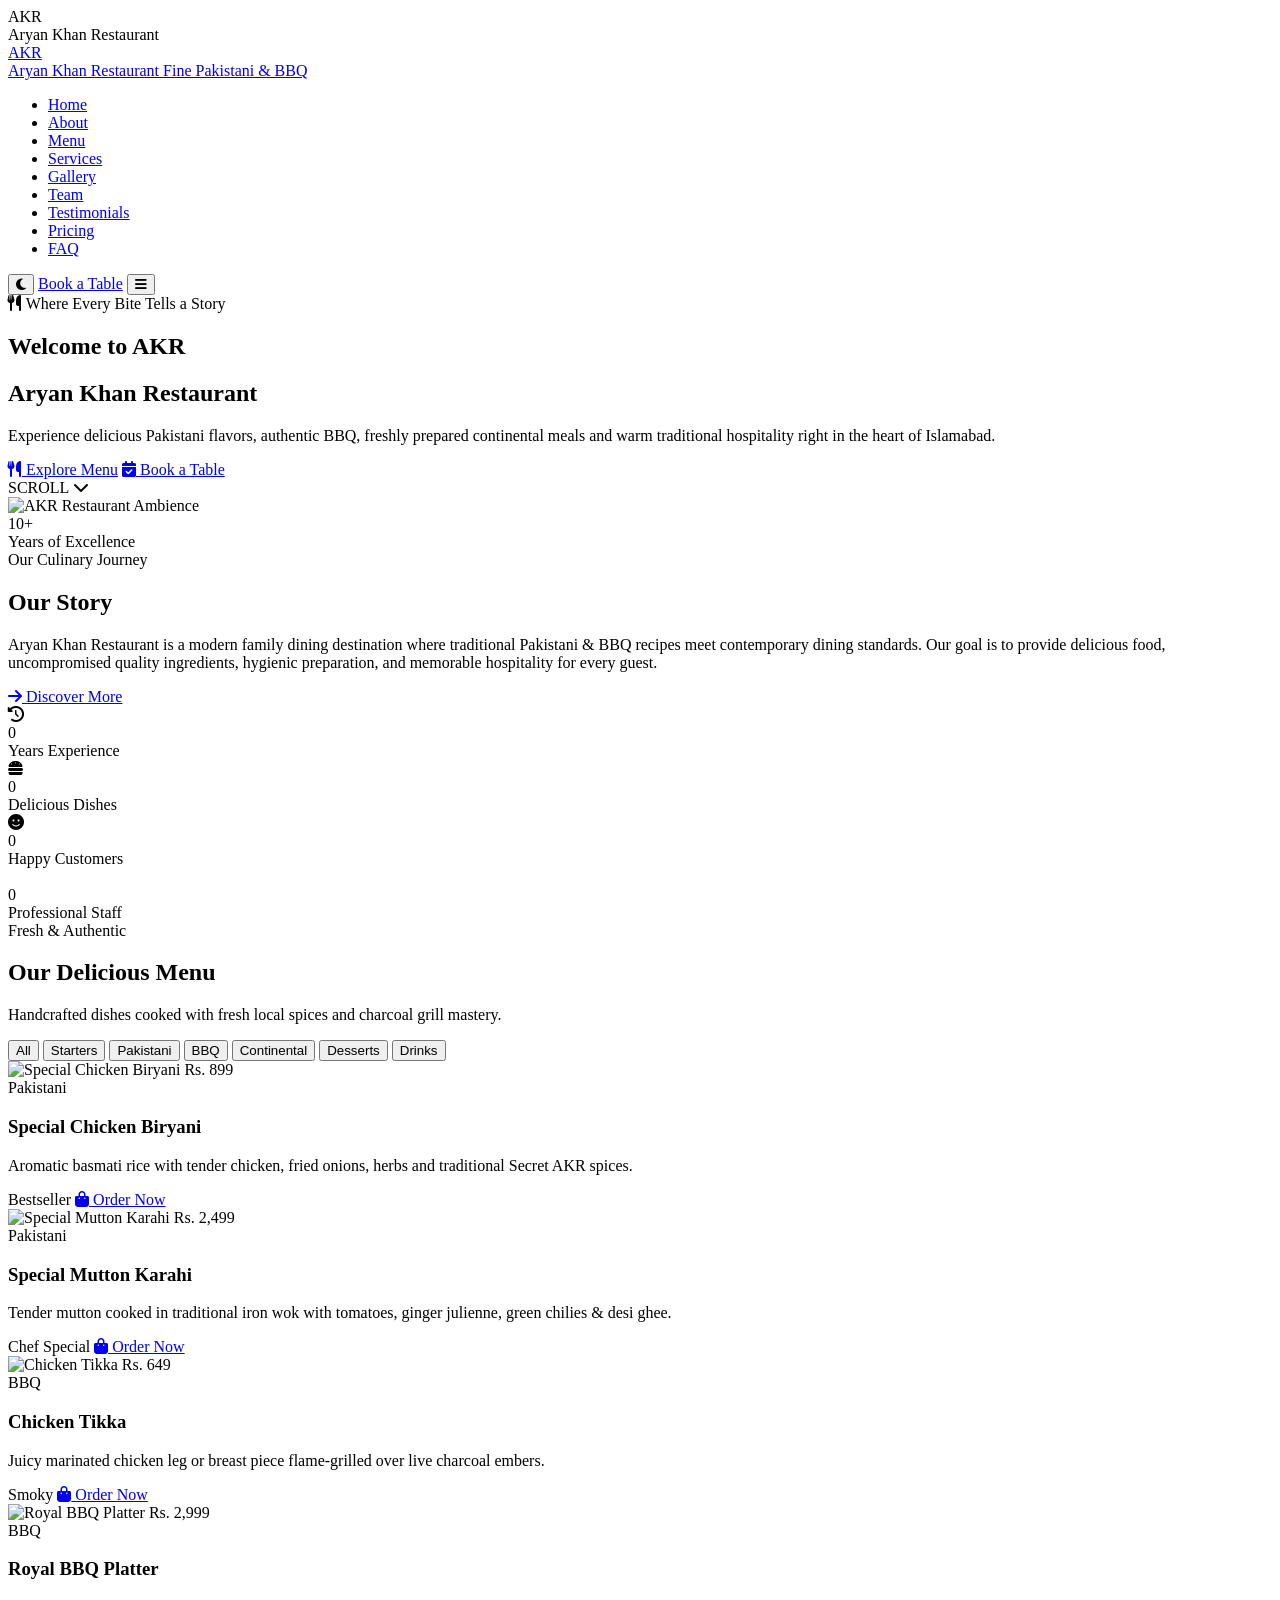
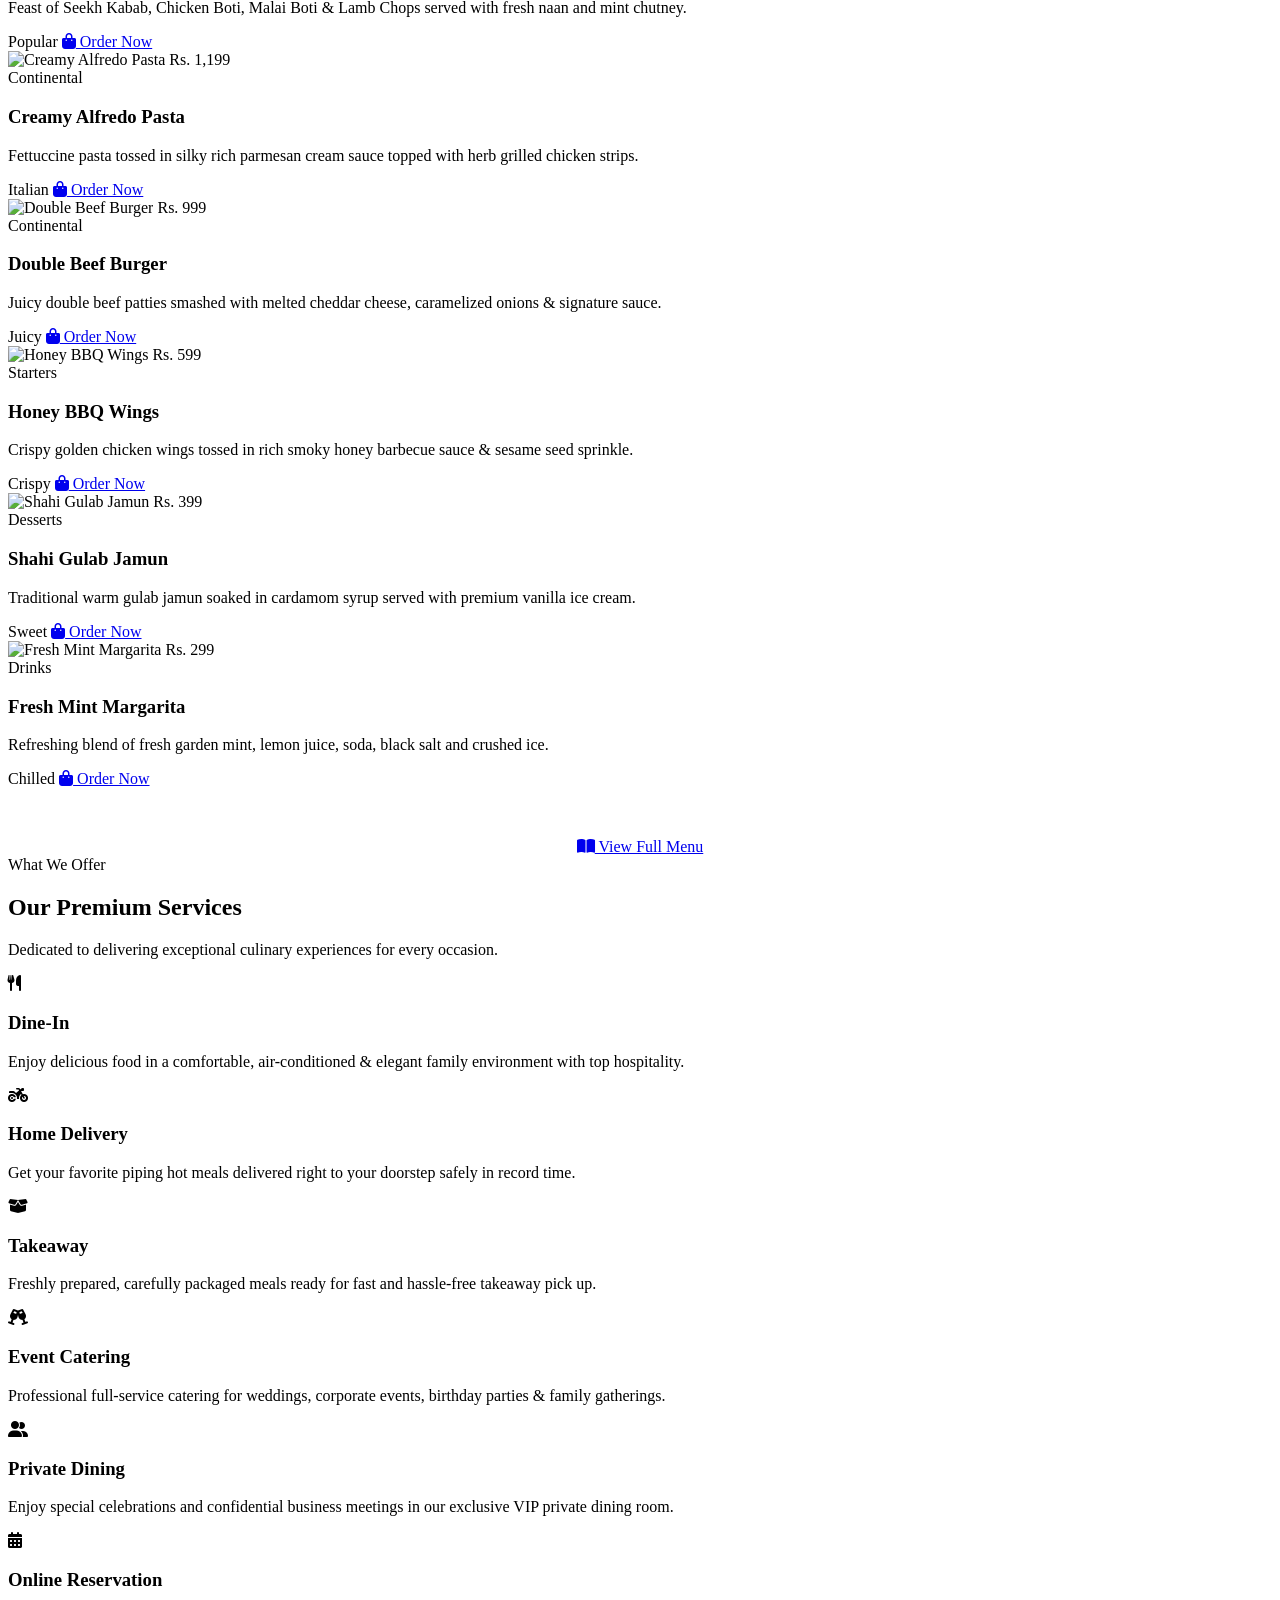
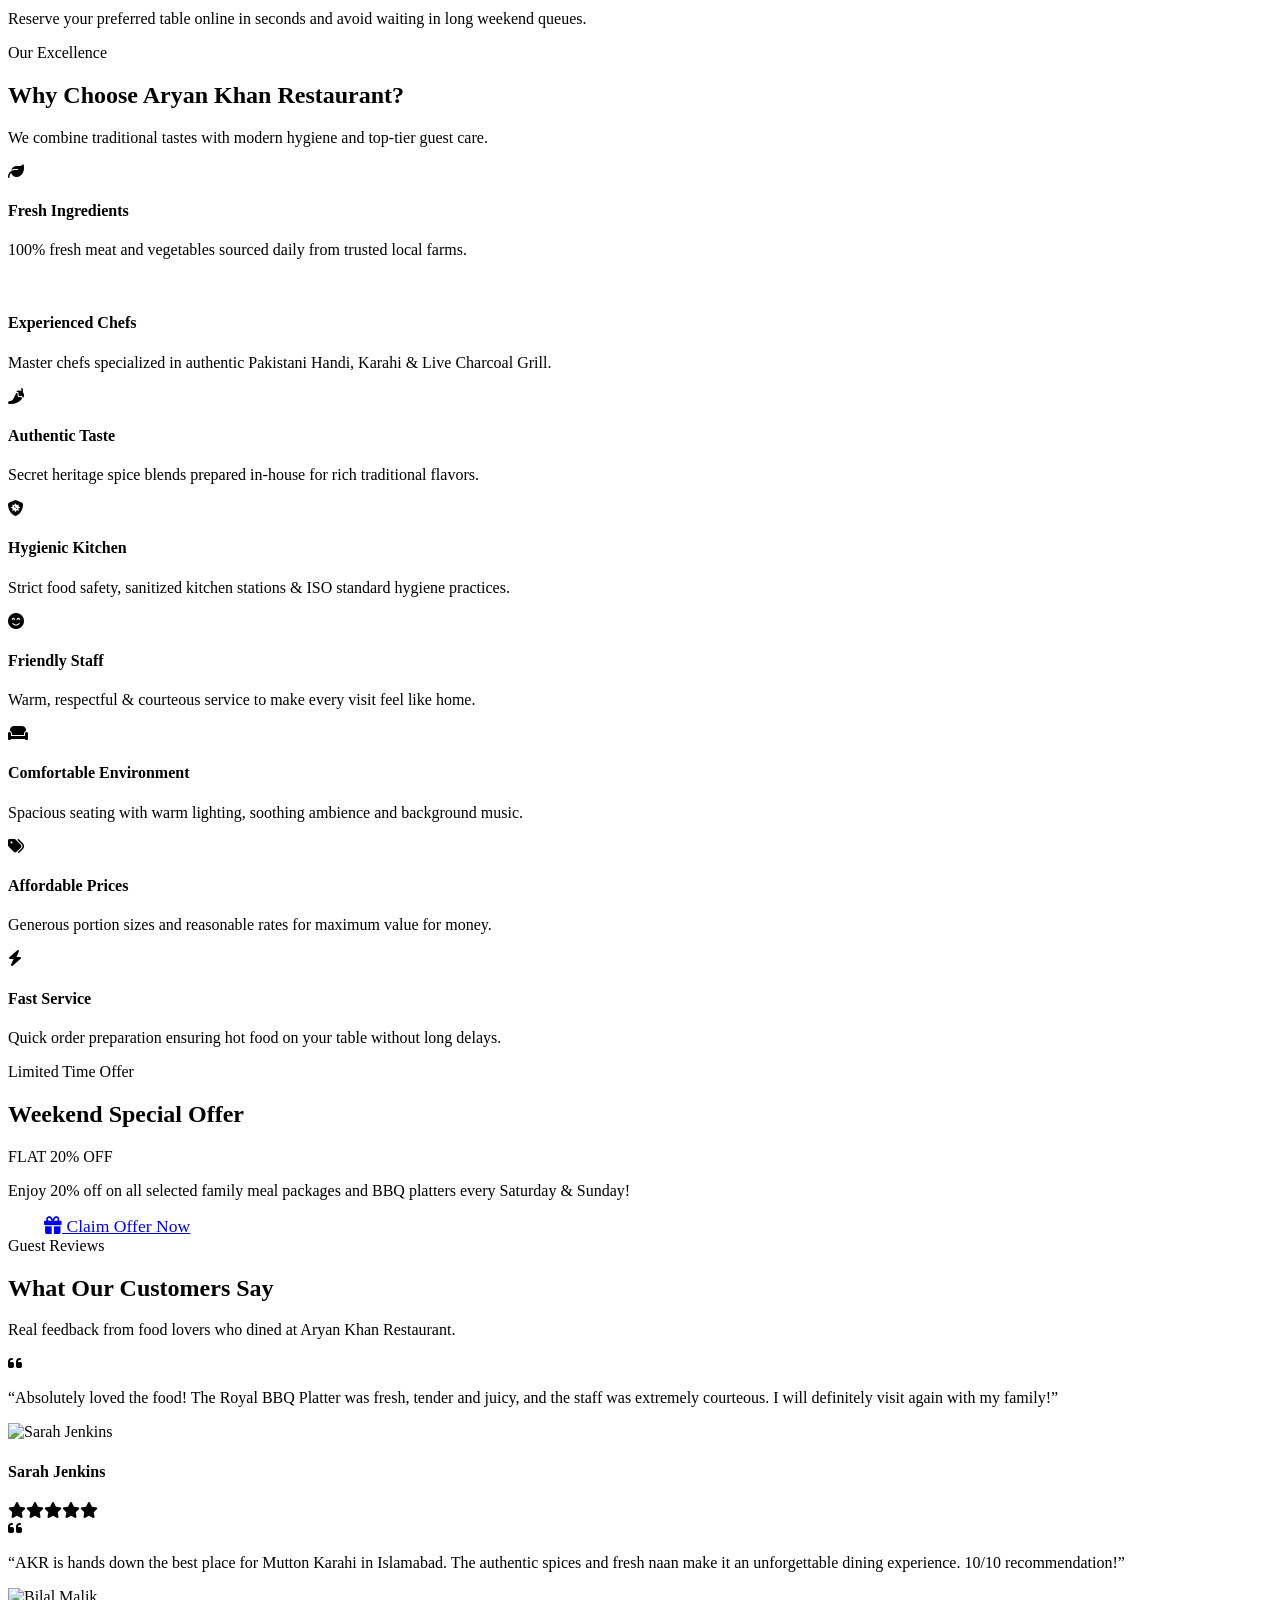
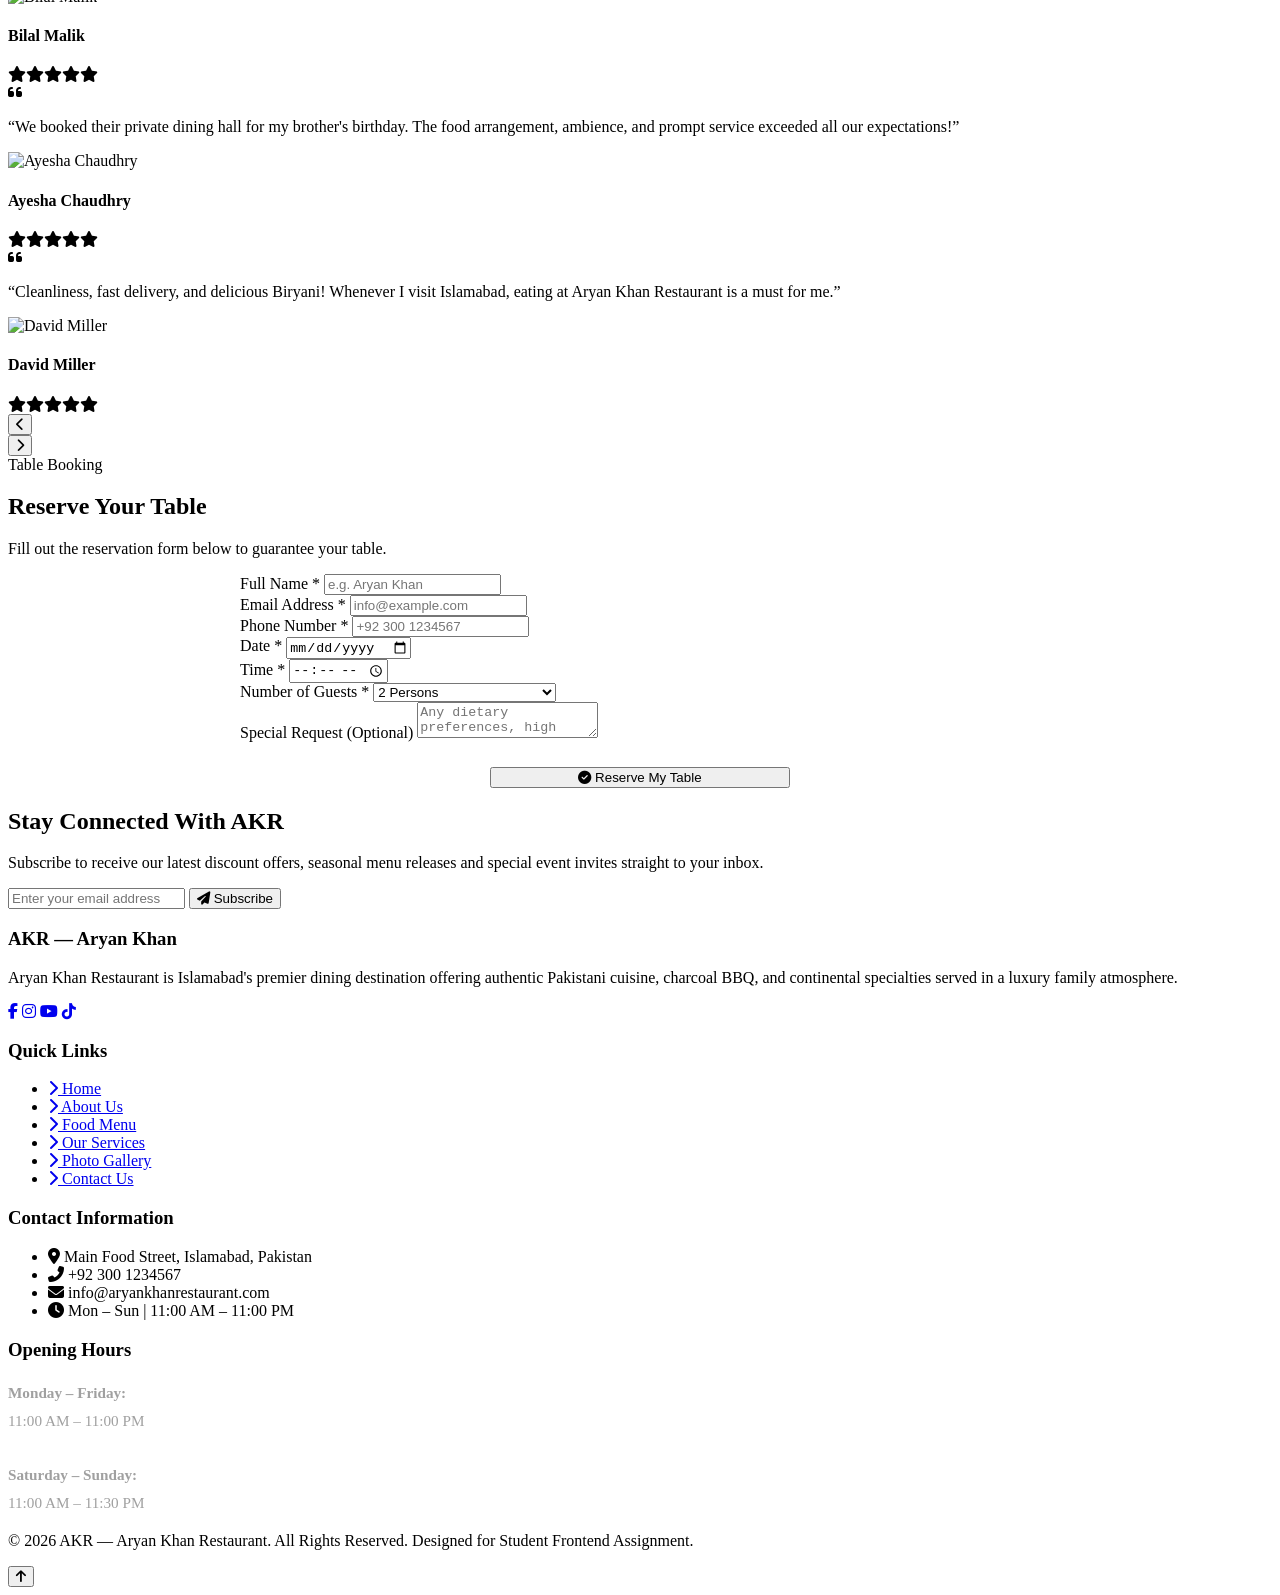
==== index.html @ afd2ba85 "Add files via upload" ====
<!DOCTYPE html>
<html lang="en">
<head>
    <meta charset="UTF-8">
    <meta name="viewport" content="width=device-width, initial-scale=1.0">
    <title>AKR — Aryan Khan Restaurant | Delicious Pakistani, BBQ & Fine Dining</title>
    <meta name="description" content="Visit AKR — Aryan Khan Restaurant for delicious Pakistani, BBQ and Continental cuisine, friendly service and an unforgettable dining experience in Islamabad, Pakistan.">
    <meta name="keywords" content="AKR, Aryan Khan Restaurant, Pakistani Cuisine, BBQ, Biryani, Mutton Karahi, Fine Dining Islamabad, Best Restaurant Islamabad">
    <meta name="author" content="Aryan Khan Restaurant">
    
    <!-- Favicon -->
    <link rel="icon" href="data:image/svg+xml,<svg xmlns=%22http://www.w3.org/2000/svg%22 viewBox=%220 0 100 100%22><text y=%22.9em%22 font-size=%2290%22>🍲</text></svg>">
    
    <!-- Google Fonts -->
    <link rel="preconnect" href="https://fonts.googleapis.com">
    <link rel="preconnect" href="https://fonts.gstatic.com" crossorigin>
    <link href="https://fonts.googleapis.com/css2?family=Playfair+Display:ital,wght@0,400..900;1,400..900&family=Poppins:wght@300;400;500;600;700;800&display=swap" rel="stylesheet">
    
    <!-- FontAwesome 6 Icons -->
    <link rel="stylesheet" href="https://cdnjs.cloudflare.com/ajax/libs/font-awesome/6.4.0/css/all.min.css">
    
    <!-- Custom CSS -->
    <link rel="stylesheet" href="style.css">
</head>
<body>

    <!-- 1. PAGE PRELOADER -->
    <div id="preloader">
        <div class="loader-brand">
            <div class="loader-logo">AKR</div>
            <div class="loader-name">Aryan Khan Restaurant</div>
            <div class="loader-spinner"></div>
        </div>
    </div>

    <!-- 2. STICKY HEADER / NAVBAR -->
    <header class="header">
        <div class="container">
            <nav class="navbar">
                <a href="index.html" class="nav-brand">
                    <div class="logo-badge">AKR</div>
                    <div class="brand-text-wrap">
                        <span class="brand-title">Aryan Khan Restaurant</span>
                        <span class="brand-subtitle">Fine Pakistani & BBQ</span>
                    </div>
                </a>

                <ul class="nav-menu" id="navMenu">
                    <li><a href="index.html" class="nav-link active">Home</a></li>
                    <li><a href="about.html" class="nav-link">About</a></li>
                    <li><a href="menu.html" class="nav-link">Menu</a></li>
                    <li><a href="services.html" class="nav-link">Services</a></li>
                    <li><a href="gallery.html" class="nav-link">Gallery</a></li>
                    <li><a href="team.html" class="nav-link">Team</a></li>
                    <li><a href="testimonials.html" class="nav-link">Testimonials</a></li>
                    <li><a href="pricing.html" class="nav-link">Pricing</a></li>
                    <li><a href="faq.html" class="nav-link">FAQ</a></li>
                    
                </ul>

                <div class="nav-actions">
                    <button class="theme-toggle-btn" id="themeToggleBtn" aria-label="Toggle Theme">
                        <i class="fas fa-moon"></i>
                    </button>
                    <a href="index.html#reservation" class="btn btn-primary">Book a Table</a>
                    <button class="hamburger-btn" id="hamburgerBtn" aria-label="Open Menu">
                        <i class="fas fa-bars"></i>
                    </button>
                </div>
            </nav>
        </div>
    </header>
    <div class="mobile-nav-overlay" id="mobileNavOverlay"></div>

    <!-- 3. HERO SECTION -->
    <section class="hero-section" style="background-image: url('https://images.unsplash.com/photo-1517248135467-4c7edcad34c4?auto=format&fit=crop&w=1920&q=80');">
        <div class="hero-overlay"></div>
        <div class="container hero-content animate-on-scroll">
            <div class="hero-tagline-badge">
                <i class="fas fa-utensils"></i> Where Every Bite Tells a Story
            </div>
            <h1 class="hero-title-main">Welcome to <span>AKR</span></h1>
            <h2 class="hero-subtitle-text">Aryan Khan Restaurant</h2>
            <p class="hero-description">Experience delicious Pakistani flavors, authentic BBQ, freshly prepared continental meals and warm traditional hospitality right in the heart of Islamabad.</p>
            <div class="hero-buttons">
                <a href="menu.html" class="btn btn-primary"><i class="fas fa-utensils"></i> Explore Menu</a>
                <a href="#reservation" class="btn btn-secondary"><i class="fas fa-calendar-check"></i> Book a Table</a>
            </div>
        </div>
        <div class="scroll-down-indicator">
            <span>SCROLL</span>
            <i class="fas fa-chevron-down"></i>
        </div>
    </section>

    <!-- 4. ABOUT SECTION -->
    <section class="section-padding" id="about">
        <div class="container">
            <div class="about-grid">
                <div class="about-image-wrap animate-on-scroll">
                    <img src="https://images.unsplash.com/photo-1555396273-367ea4eb4db5?auto=format&fit=crop&w=800&q=80" alt="AKR Restaurant Ambience">
                    <div class="about-experience-badge">
                        <div class="experience-number">10+</div>
                        <div class="experience-text">Years of Excellence</div>
                    </div>
                </div>
                <div class="about-content-wrap animate-on-scroll delay-1">
                    <div class="section-title-wrap">
                        <span class="subtitle">Our Culinary Journey</span>
                        <h2 class="section-title">Our Story</h2>
                    </div>
                    <p class="about-text-body">
                        Aryan Khan Restaurant is a modern family dining destination where traditional Pakistani & BBQ recipes meet contemporary dining standards. Our goal is to provide delicious food, uncompromised quality ingredients, hygienic preparation, and memorable hospitality for every guest.
                    </p>
                    <a href="about.html" class="btn btn-primary"><i class="fas fa-arrow-right"></i> Discover More</a>

                    <div class="stats-counter-grid">
                        <div class="stat-card">
                            <i class="fas fa-history stat-icon"></i>
                            <div class="stat-number" data-target="10" data-suffix="+">0</div>
                            <div class="stat-label">Years Experience</div>
                        </div>
                        <div class="stat-card">
                            <i class="fas fa-hamburger stat-icon"></i>
                            <div class="stat-number" data-target="50" data-suffix="+">0</div>
                            <div class="stat-label">Delicious Dishes</div>
                        </div>
                        <div class="stat-card">
                            <i class="fas fa-smile stat-icon"></i>
                            <div class="stat-number" data-target="25" data-suffix="K+">0</div>
                            <div class="stat-label">Happy Customers</div>
                        </div>
                        <div class="stat-card">
                            <i class="fas fa-user-chef stat-icon"></i>
                            <div class="stat-number" data-target="15" data-suffix="+">0</div>
                            <div class="stat-label">Professional Staff</div>
                        </div>
                    </div>
                </div>
            </div>
        </div>
    </section>

    <!-- 5. MENU / SPECIAL DISHES SECTION -->
    <section class="section-padding" style="background-color: var(--bg-secondary);" id="menu">
        <div class="container">
            <div class="section-title-wrap animate-on-scroll">
                <span class="subtitle">Fresh & Authentic</span>
                <h2 class="section-title">Our Delicious Menu</h2>
                <p class="section-description">Handcrafted dishes cooked with fresh local spices and charcoal grill mastery.</p>
            </div>

            <!-- Filter Buttons -->
            <div class="menu-filter-container animate-on-scroll">
                <button class="filter-btn active" data-filter="all">All</button>
                <button class="filter-btn" data-filter="starters">Starters</button>
                <button class="filter-btn" data-filter="pakistani">Pakistani</button>
                <button class="filter-btn" data-filter="bbq">BBQ</button>
                <button class="filter-btn" data-filter="continental">Continental</button>
                <button class="filter-btn" data-filter="desserts">Desserts</button>
                <button class="filter-btn" data-filter="drinks">Drinks</button>
            </div>

            <!-- Menu Cards Grid -->
            <div class="menu-cards-grid">
                <!-- 1. Special Biryani -->
                <div class="menu-card animate-on-scroll" data-category="pakistani">
                    <div class="menu-card-img-wrap">
                        <img src="https://images.unsplash.com/photo-1633945274405-b6c8069047b0?auto=format&fit=crop&w=800&q=80" alt="Special Chicken Biryani">
                        <span class="menu-card-price-tag">Rs. 899</span>
                    </div>
                    <div class="menu-card-body">
                        <span class="menu-card-category">Pakistani</span>
                        <h3 class="menu-card-title">Special Chicken Biryani</h3>
                        <p class="menu-card-desc">Aromatic basmati rice with tender chicken, fried onions, herbs and traditional Secret AKR spices.</p>
                        <div class="menu-card-footer">
                            <span class="badge">Bestseller</span>
                            <a href="#reservation" class="order-btn"><i class="fas fa-shopping-bag"></i> Order Now</a>
                        </div>
                    </div>
                </div>

                <!-- 2. Mutton Karahi -->
                <div class="menu-card animate-on-scroll delay-1" data-category="pakistani">
                    <div class="menu-card-img-wrap">
                        <img src="https://images.unsplash.com/photo-1546833999-b9f581a1996d?auto=format&fit=crop&w=800&q=80" alt="Special Mutton Karahi">
                        <span class="menu-card-price-tag">Rs. 2,499</span>
                    </div>
                    <div class="menu-card-body">
                        <span class="menu-card-category">Pakistani</span>
                        <h3 class="menu-card-title">Special Mutton Karahi</h3>
                        <p class="menu-card-desc">Tender mutton cooked in traditional iron wok with tomatoes, ginger julienne, green chilies & desi ghee.</p>
                        <div class="menu-card-footer">
                            <span class="badge">Chef Special</span>
                            <a href="#reservation" class="order-btn"><i class="fas fa-shopping-bag"></i> Order Now</a>
                        </div>
                    </div>
                </div>

                <!-- 3. Chicken Tikka -->
                <div class="menu-card animate-on-scroll delay-2" data-category="bbq">
                    <div class="menu-card-img-wrap">
                        <img src="https://images.unsplash.com/photo-1599487488170-d11ec9c172f0?auto=format&fit=crop&w=800&q=80" alt="Chicken Tikka">
                        <span class="menu-card-price-tag">Rs. 649</span>
                    </div>
                    <div class="menu-card-body">
                        <span class="menu-card-category">BBQ</span>
                        <h3 class="menu-card-title">Chicken Tikka</h3>
                        <p class="menu-card-desc">Juicy marinated chicken leg or breast piece flame-grilled over live charcoal embers.</p>
                        <div class="menu-card-footer">
                            <span class="badge">Smoky</span>
                            <a href="#reservation" class="order-btn"><i class="fas fa-shopping-bag"></i> Order Now</a>
                        </div>
                    </div>
                </div>

                <!-- 4. Royal BBQ Platter -->
                <div class="menu-card animate-on-scroll" data-category="bbq">
                    <div class="menu-card-img-wrap">
                        <img src="https://images.unsplash.com/photo-1555939594-58d7cb561ad1?auto=format&fit=crop&w=800&q=80" alt="Royal BBQ Platter">
                        <span class="menu-card-price-tag">Rs. 2,999</span>
                    </div>
                    <div class="menu-card-body">
                        <span class="menu-card-category">BBQ</span>
                        <h3 class="menu-card-title">Royal BBQ Platter</h3>
                        <p class="menu-card-desc">Feast of Seekh Kabab, Chicken Boti, Malai Boti & Lamb Chops served with fresh naan and mint chutney.</p>
                        <div class="menu-card-footer">
                            <span class="badge">Popular</span>
                            <a href="#reservation" class="order-btn"><i class="fas fa-shopping-bag"></i> Order Now</a>
                        </div>
                    </div>
                </div>

                <!-- 5. Creamy Alfredo Pasta -->
                <div class="menu-card animate-on-scroll delay-1" data-category="continental">
                    <div class="menu-card-img-wrap">
                        <img src="https://images.unsplash.com/photo-1645112411341-6c4fd023714a?auto=format&fit=crop&w=800&q=80" alt="Creamy Alfredo Pasta">
                        <span class="menu-card-price-tag">Rs. 1,199</span>
                    </div>
                    <div class="menu-card-body">
                        <span class="menu-card-category">Continental</span>
                        <h3 class="menu-card-title">Creamy Alfredo Pasta</h3>
                        <p class="menu-card-desc">Fettuccine pasta tossed in silky rich parmesan cream sauce topped with herb grilled chicken strips.</p>
                        <div class="menu-card-footer">
                            <span class="badge">Italian</span>
                            <a href="#reservation" class="order-btn"><i class="fas fa-shopping-bag"></i> Order Now</a>
                        </div>
                    </div>
                </div>

                <!-- 6. Double Beef Burger -->
                <div class="menu-card animate-on-scroll delay-2" data-category="continental">
                    <div class="menu-card-img-wrap">
                        <img src="https://images.unsplash.com/photo-1568901346375-23c9450c58cd?auto=format&fit=crop&w=800&q=80" alt="Double Beef Burger">
                        <span class="menu-card-price-tag">Rs. 999</span>
                    </div>
                    <div class="menu-card-body">
                        <span class="menu-card-category">Continental</span>
                        <h3 class="menu-card-title">Double Beef Burger</h3>
                        <p class="menu-card-desc">Juicy double beef patties smashed with melted cheddar cheese, caramelized onions & signature sauce.</p>
                        <div class="menu-card-footer">
                            <span class="badge">Juicy</span>
                            <a href="#reservation" class="order-btn"><i class="fas fa-shopping-bag"></i> Order Now</a>
                        </div>
                    </div>
                </div>

                <!-- 7. Honey BBQ Wings -->
                <div class="menu-card animate-on-scroll" data-category="starters">
                    <div class="menu-card-img-wrap">
                        <img src="https://images.unsplash.com/photo-1567620832903-9fc6debc209f?auto=format&fit=crop&w=800&q=80" alt="Honey BBQ Wings">
                        <span class="menu-card-price-tag">Rs. 599</span>
                    </div>
                    <div class="menu-card-body">
                        <span class="menu-card-category">Starters</span>
                        <h3 class="menu-card-title">Honey BBQ Wings</h3>
                        <p class="menu-card-desc">Crispy golden chicken wings tossed in rich smoky honey barbecue sauce & sesame seed sprinkle.</p>
                        <div class="menu-card-footer">
                            <span class="badge">Crispy</span>
                            <a href="#reservation" class="order-btn"><i class="fas fa-shopping-bag"></i> Order Now</a>
                        </div>
                    </div>
                </div>

                <!-- 8. Shahi Gulab Jamun -->
                <div class="menu-card animate-on-scroll delay-1" data-category="desserts">
                    <div class="menu-card-img-wrap">
                        <img src="https://images.unsplash.com/photo-1601050690597-df0568f70950?auto=format&fit=crop&w=800&q=80" alt="Shahi Gulab Jamun">
                        <span class="menu-card-price-tag">Rs. 399</span>
                    </div>
                    <div class="menu-card-body">
                        <span class="menu-card-category">Desserts</span>
                        <h3 class="menu-card-title">Shahi Gulab Jamun</h3>
                        <p class="menu-card-desc">Traditional warm gulab jamun soaked in cardamom syrup served with premium vanilla ice cream.</p>
                        <div class="menu-card-footer">
                            <span class="badge">Sweet</span>
                            <a href="#reservation" class="order-btn"><i class="fas fa-shopping-bag"></i> Order Now</a>
                        </div>
                    </div>
                </div>

                <!-- 9. Fresh Mint Margarita -->
                <div class="menu-card animate-on-scroll delay-2" data-category="drinks">
                    <div class="menu-card-img-wrap">
                        <img src="https://images.unsplash.com/photo-1513558161293-cdaf765ed2fd?auto=format&fit=crop&w=800&q=80" alt="Fresh Mint Margarita">
                        <span class="menu-card-price-tag">Rs. 299</span>
                    </div>
                    <div class="menu-card-body">
                        <span class="menu-card-category">Drinks</span>
                        <h3 class="menu-card-title">Fresh Mint Margarita</h3>
                        <p class="menu-card-desc">Refreshing blend of fresh garden mint, lemon juice, soda, black salt and crushed ice.</p>
                        <div class="menu-card-footer">
                            <span class="badge">Chilled</span>
                            <a href="#reservation" class="order-btn"><i class="fas fa-shopping-bag"></i> Order Now</a>
                        </div>
                    </div>
                </div>
            </div>

            <div style="text-align: center; margin-top: 50px;">
                <a href="menu.html" class="btn btn-primary"><i class="fas fa-book-open"></i> View Full Menu</a>
            </div>
        </div>
    </section>

    <!-- 6. SERVICES SECTION -->
    <section class="section-padding" id="services">
        <div class="container">
            <div class="section-title-wrap animate-on-scroll">
                <span class="subtitle">What We Offer</span>
                <h2 class="section-title">Our Premium Services</h2>
                <p class="section-description">Dedicated to delivering exceptional culinary experiences for every occasion.</p>
            </div>

            <div class="services-grid">
                <!-- Service 1 -->
                <div class="service-card animate-on-scroll">
                    <div class="service-icon-box">
                        <i class="fas fa-utensils"></i>
                    </div>
                    <h3 class="service-title">Dine-In</h3>
                    <p class="service-desc">Enjoy delicious food in a comfortable, air-conditioned & elegant family environment with top hospitality.</p>
                </div>

                <!-- Service 2 -->
                <div class="service-card animate-on-scroll delay-1">
                    <div class="service-icon-box">
                        <i class="fas fa-motorcycle"></i>
                    </div>
                    <h3 class="service-title">Home Delivery</h3>
                    <p class="service-desc">Get your favorite piping hot meals delivered right to your doorstep safely in record time.</p>
                </div>

                <!-- Service 3 -->
                <div class="service-card animate-on-scroll delay-2">
                    <div class="service-icon-box">
                        <i class="fas fa-box-open"></i>
                    </div>
                    <h3 class="service-title">Takeaway</h3>
                    <p class="service-desc">Freshly prepared, carefully packaged meals ready for fast and hassle-free takeaway pick up.</p>
                </div>

                <!-- Service 4 -->
                <div class="service-card animate-on-scroll">
                    <div class="service-icon-box">
                        <i class="fas fa-glass-cheers"></i>
                    </div>
                    <h3 class="service-title">Event Catering</h3>
                    <p class="service-desc">Professional full-service catering for weddings, corporate events, birthday parties & family gatherings.</p>
                </div>

                <!-- Service 5 -->
                <div class="service-card animate-on-scroll delay-1">
                    <div class="service-icon-box">
                        <i class="fas fa-user-friends"></i>
                    </div>
                    <h3 class="service-title">Private Dining</h3>
                    <p class="service-desc">Enjoy special celebrations and confidential business meetings in our exclusive VIP private dining room.</p>
                </div>

                <!-- Service 6 -->
                <div class="service-card animate-on-scroll delay-2">
                    <div class="service-icon-box">
                        <i class="fas fa-calendar-alt"></i>
                    </div>
                    <h3 class="service-title">Online Reservation</h3>
                    <p class="service-desc">Reserve your preferred table online in seconds and avoid waiting in long weekend queues.</p>
                </div>
            </div>
        </div>
    </section>

    <!-- 7. WHY CHOOSE AKR SECTION -->
    <section class="section-padding" style="background-color: var(--bg-secondary);">
        <div class="container">
            <div class="section-title-wrap animate-on-scroll">
                <span class="subtitle">Our Excellence</span>
                <h2 class="section-title">Why Choose Aryan Khan Restaurant?</h2>
                <p class="section-description">We combine traditional tastes with modern hygiene and top-tier guest care.</p>
            </div>

            <div class="why-choose-grid">
                <div class="feature-box animate-on-scroll">
                    <i class="fas fa-leaf feature-icon"></i>
                    <div>
                        <h4 class="feature-title">Fresh Ingredients</h4>
                        <p class="feature-desc">100% fresh meat and vegetables sourced daily from trusted local farms.</p>
                    </div>
                </div>

                <div class="feature-box animate-on-scroll delay-1">
                    <i class="fas fa-user-chef feature-icon"></i>
                    <div>
                        <h4 class="feature-title">Experienced Chefs</h4>
                        <p class="feature-desc">Master chefs specialized in authentic Pakistani Handi, Karahi & Live Charcoal Grill.</p>
                    </div>
                </div>

                <div class="feature-box animate-on-scroll delay-2">
                    <i class="fas fa-pepper-hot feature-icon"></i>
                    <div>
                        <h4 class="feature-title">Authentic Taste</h4>
                        <p class="feature-desc">Secret heritage spice blends prepared in-house for rich traditional flavors.</p>
                    </div>
                </div>

                <div class="feature-box animate-on-scroll delay-3">
                    <i class="fas fa-shield-virus feature-icon"></i>
                    <div>
                        <h4 class="feature-title">Hygienic Kitchen</h4>
                        <p class="feature-desc">Strict food safety, sanitized kitchen stations & ISO standard hygiene practices.</p>
                    </div>
                </div>

                <div class="feature-box animate-on-scroll">
                    <i class="fas fa-smile-beam feature-icon"></i>
                    <div>
                        <h4 class="feature-title">Friendly Staff</h4>
                        <p class="feature-desc">Warm, respectful & courteous service to make every visit feel like home.</p>
                    </div>
                </div>

                <div class="feature-box animate-on-scroll delay-1">
                    <i class="fas fa-couch feature-icon"></i>
                    <div>
                        <h4 class="feature-title">Comfortable Environment</h4>
                        <p class="feature-desc">Spacious seating with warm lighting, soothing ambience and background music.</p>
                    </div>
                </div>

                <div class="feature-box animate-on-scroll delay-2">
                    <i class="fas fa-tags feature-icon"></i>
                    <div>
                        <h4 class="feature-title">Affordable Prices</h4>
                        <p class="feature-desc">Generous portion sizes and reasonable rates for maximum value for money.</p>
                    </div>
                </div>

                <div class="feature-box animate-on-scroll delay-3">
                    <i class="fas fa-bolt feature-icon"></i>
                    <div>
                        <h4 class="feature-title">Fast Service</h4>
                        <p class="feature-desc">Quick order preparation ensuring hot food on your table without long delays.</p>
                    </div>
                </div>
            </div>
        </div>
    </section>

    <!-- 8. SPECIAL OFFER BANNER -->
    <div class="container">
        <div class="special-offer-banner animate-on-scroll" style="background-image: url('https://images.unsplash.com/photo-1555939594-58d7cb561ad1?auto=format&fit=crop&w=1600&q=80');">
            <div class="hero-overlay"></div>
            <div class="offer-content-grid">
                <div>
                    <span class="badge">Limited Time Offer</span>
                    <h2 class="offer-title">Weekend Special Offer</h2>
                    <div class="offer-badge-large">FLAT 20% OFF</div>
                    <p class="offer-desc">Enjoy 20% off on all selected family meal packages and BBQ platters every Saturday & Sunday!</p>
                </div>
                <div>
                    <a href="#reservation" class="btn btn-primary" style="padding: 18px 36px; font-size: 1.1rem;"><i class="fas fa-gift"></i> Claim Offer Now</a>
                </div>
            </div>
        </div>
    </div>

    <!-- 9. TESTIMONIALS SLIDER -->
    <section class="section-padding" id="testimonials">
        <div class="container">
            <div class="section-title-wrap animate-on-scroll">
                <span class="subtitle">Guest Reviews</span>
                <h2 class="section-title">What Our Customers Say</h2>
                <p class="section-description">Real feedback from food lovers who dined at Aryan Khan Restaurant.</p>
            </div>

            <div class="testimonials-slider-wrap animate-on-scroll">
                <div class="testimonials-track" id="testimonialsTrack">
                    <!-- Slide 1 -->
                    <div class="testimonial-slide">
                        <div class="testimonial-card">
                            <i class="fas fa-quote-left quote-icon"></i>
                            <p class="testimonial-text">“Absolutely loved the food! The Royal BBQ Platter was fresh, tender and juicy, and the staff was extremely courteous. I will definitely visit again with my family!”</p>
                            <div class="testimonial-author-wrap">
                                <img src="https://images.unsplash.com/photo-1494790108377-be9c29b29330?auto=format&fit=crop&w=150&q=80" alt="Sarah Jenkins" class="testimonial-avatar">
                                <div class="testimonial-author-info">
                                    <h4 class="testimonial-author-name">Sarah Jenkins</h4>
                                    <div class="testimonial-stars">
                                        <i class="fas fa-star"></i><i class="fas fa-star"></i><i class="fas fa-star"></i><i class="fas fa-star"></i><i class="fas fa-star"></i>
                                    </div>
                                </div>
                            </div>
                        </div>
                    </div>

                    <!-- Slide 2 -->
                    <div class="testimonial-slide">
                        <div class="testimonial-card">
                            <i class="fas fa-quote-left quote-icon"></i>
                            <p class="testimonial-text">“AKR is hands down the best place for Mutton Karahi in Islamabad. The authentic spices and fresh naan make it an unforgettable dining experience. 10/10 recommendation!”</p>
                            <div class="testimonial-author-wrap">
                                <img src="https://images.unsplash.com/photo-1507003211169-0a1dd7228f2d?auto=format&fit=crop&w=150&q=80" alt="Bilal Malik" class="testimonial-avatar">
                                <div class="testimonial-author-info">
                                    <h4 class="testimonial-author-name">Bilal Malik</h4>
                                    <div class="testimonial-stars">
                                        <i class="fas fa-star"></i><i class="fas fa-star"></i><i class="fas fa-star"></i><i class="fas fa-star"></i><i class="fas fa-star"></i>
                                    </div>
                                </div>
                            </div>
                        </div>
                    </div>

                    <!-- Slide 3 -->
                    <div class="testimonial-slide">
                        <div class="testimonial-card">
                            <i class="fas fa-quote-left quote-icon"></i>
                            <p class="testimonial-text">“We booked their private dining hall for my brother's birthday. The food arrangement, ambience, and prompt service exceeded all our expectations!”</p>
                            <div class="testimonial-author-wrap">
                                <img src="https://images.unsplash.com/photo-1534528741775-53994a69daeb?auto=format&fit=crop&w=150&q=80" alt="Ayesha Chaudhry" class="testimonial-avatar">
                                <div class="testimonial-author-info">
                                    <h4 class="testimonial-author-name">Ayesha Chaudhry</h4>
                                    <div class="testimonial-stars">
                                        <i class="fas fa-star"></i><i class="fas fa-star"></i><i class="fas fa-star"></i><i class="fas fa-star"></i><i class="fas fa-star"></i>
                                    </div>
                                </div>
                            </div>
                        </div>
                    </div>

                    <!-- Slide 4 -->
                    <div class="testimonial-slide">
                        <div class="testimonial-card">
                            <i class="fas fa-quote-left quote-icon"></i>
                            <p class="testimonial-text">“Cleanliness, fast delivery, and delicious Biryani! Whenever I visit Islamabad, eating at Aryan Khan Restaurant is a must for me.”</p>
                            <div class="testimonial-author-wrap">
                                <img src="https://images.unsplash.com/photo-1500648767791-00dcc994a43e?auto=format&fit=crop&w=150&q=80" alt="David Miller" class="testimonial-avatar">
                                <div class="testimonial-author-info">
                                    <h4 class="testimonial-author-name">David Miller</h4>
                                    <div class="testimonial-stars">
                                        <i class="fas fa-star"></i><i class="fas fa-star"></i><i class="fas fa-star"></i><i class="fas fa-star"></i><i class="fas fa-star"></i>
                                    </div>
                                </div>
                            </div>
                        </div>
                    </div>
                </div>

                <div class="slider-controls">
                    <button class="slider-btn" id="sliderPrev" aria-label="Previous Slide"><i class="fas fa-chevron-left"></i></button>
                    <div class="slider-dots" id="sliderDots"></div>
                    <button class="slider-btn" id="sliderNext" aria-label="Next Slide"><i class="fas fa-chevron-right"></i></button>
                </div>
            </div>
        </div>
    </section>

    <!-- 10. RESERVATION SECTION -->
    <section class="section-padding" style="background-color: var(--bg-secondary);" id="reservation">
        <div class="container">
            <div class="section-title-wrap animate-on-scroll">
                <span class="subtitle">Table Booking</span>
                <h2 class="section-title">Reserve Your Table</h2>
                <p class="section-description">Fill out the reservation form below to guarantee your table.</p>
            </div>

            <div class="reservation-box animate-on-scroll" style="max-width: 800px; margin: 0 auto;">
                <form id="reservationForm">
                    <div class="form-grid">
                        <div class="form-group">
                            <label class="form-label">Full Name *</label>
                            <input type="text" name="name" class="form-control" placeholder="e.g. Aryan Khan" required>
                        </div>
                        <div class="form-group">
                            <label class="form-label">Email Address *</label>
                            <input type="email" name="email" class="form-control" placeholder="info@example.com" required>
                        </div>
                        <div class="form-group">
                            <label class="form-label">Phone Number *</label>
                            <input type="tel" name="phone" class="form-control" placeholder="+92 300 1234567" required>
                        </div>
                        <div class="form-group">
                            <label class="form-label">Date *</label>
                            <input type="date" name="date" class="form-control" required>
                        </div>
                        <div class="form-group">
                            <label class="form-label">Time *</label>
                            <input type="time" name="time" class="form-control" required>
                        </div>
                        <div class="form-group">
                            <label class="form-label">Number of Guests *</label>
                            <select name="guests" class="form-control" required>
                                <option value="1">1 Person</option>
                                <option value="2" selected>2 Persons</option>
                                <option value="4">4 Persons</option>
                                <option value="6">6 Persons</option>
                                <option value="8+">8+ Persons (Family/Group)</option>
                            </select>
                        </div>
                        <div class="form-group full-width">
                            <label class="form-label">Special Request (Optional)</label>
                            <textarea name="request" class="form-control" placeholder="Any dietary preferences, high chair needed, or anniversary seating?"></textarea>
                        </div>
                    </div>
                    <div style="margin-top: 25px; text-align: center;">
                        <button type="submit" class="btn btn-primary" style="width: 100%; max-width: 300px;"><i class="fas fa-check-circle"></i> Reserve My Table</button>
                    </div>
                    <div id="reservationFeedback" class="form-feedback"></div>
                </form>
            </div>
        </div>
    </section>

    <!-- 11. NEWSLETTER SECTION -->
    <div class="container">
        <section class="newsletter-section animate-on-scroll">
            <h2 class="newsletter-title">Stay Connected With AKR</h2>
            <p class="newsletter-desc">Subscribe to receive our latest discount offers, seasonal menu releases and special event invites straight to your inbox.</p>
            <form class="newsletter-form">
                <input type="email" class="newsletter-input" placeholder="Enter your email address" required>
                <button type="submit" class="btn btn-primary"><i class="fas fa-paper-plane"></i> Subscribe</button>
            </form>
        </section>
    </div>

    <!-- 12. FOOTER -->
    <footer class="footer">
        <div class="container">
            <div class="footer-grid">
                <!-- Col 1 -->
                <div>
                    <h3 class="footer-col-title">AKR — Aryan Khan</h3>
                    <p class="footer-about-text">
                        Aryan Khan Restaurant is Islamabad's premier dining destination offering authentic Pakistani cuisine, charcoal BBQ, and continental specialties served in a luxury family atmosphere.
                    </p>
                    <div class="footer-social-links">
                        <a href="#" class="footer-social-btn" aria-label="Facebook"><i class="fab fa-facebook-f"></i></a>
                        <a href="#" class="footer-social-btn" aria-label="Instagram"><i class="fab fa-instagram"></i></a>
                        <a href="#" class="footer-social-btn" aria-label="YouTube"><i class="fab fa-youtube"></i></a>
                        <a href="#" class="footer-social-btn" aria-label="TikTok"><i class="fab fa-tiktok"></i></a>
                    </div>
                </div>

                <!-- Col 2 -->
                <div>
                    <h3 class="footer-col-title">Quick Links</h3>
                    <ul class="footer-links-list">
                        <li><a href="index.html"><i class="fas fa-chevron-right"></i> Home</a></li>
                        <li><a href="about.html"><i class="fas fa-chevron-right"></i> About Us</a></li>
                        <li><a href="menu.html"><i class="fas fa-chevron-right"></i> Food Menu</a></li>
                        <li><a href="services.html"><i class="fas fa-chevron-right"></i> Our Services</a></li>
                        <li><a href="gallery.html"><i class="fas fa-chevron-right"></i> Photo Gallery</a></li>
                        <li><a href="contact.html"><i class="fas fa-chevron-right"></i> Contact Us</a></li>
                    </ul>
                </div>

                <!-- Col 3 -->
                <div>
                    <h3 class="footer-col-title">Contact Information</h3>
                    <ul class="footer-contact-info">
                        <li><i class="fas fa-map-marker-alt"></i> Main Food Street, Islamabad, Pakistan</li>
                        <li><i class="fas fa-phone-alt"></i> +92 300 1234567</li>
                        <li><i class="fas fa-envelope"></i> info@aryankhanrestaurant.com</li>
                        <li><i class="fas fa-clock"></i> Mon – Sun | 11:00 AM – 11:00 PM</li>
                    </ul>
                </div>

                <!-- Col 4 -->
                <div>
                    <h3 class="footer-col-title">Opening Hours</h3>
                    <p style="color: #A0A0A0; font-size: 0.95rem; line-height: 1.8;">
                        <strong style="color: var(--gold-primary);">Monday – Friday:</strong><br>
                        11:00 AM – 11:00 PM<br><br>
                        <strong style="color: var(--gold-primary);">Saturday – Sunday:</strong><br>
                        11:00 AM – 11:30 PM
                    </p>
                </div>
            </div>

            <div class="footer-bottom-bar">
                <p>&copy; 2026 AKR — Aryan Khan Restaurant. All Rights Reserved. Designed for Student Frontend Assignment.</p>
            </div>
        </div>
    </footer>

    <!-- 13. FLOATING BACK TO TOP BUTTON -->
    <button class="back-to-top-btn" id="backToTopBtn" aria-label="Back to top">
        <i class="fas fa-arrow-up"></i>
    </button>

    <!-- Custom JavaScript -->
    <script src="js/script.js"></script>
</body>
</html>
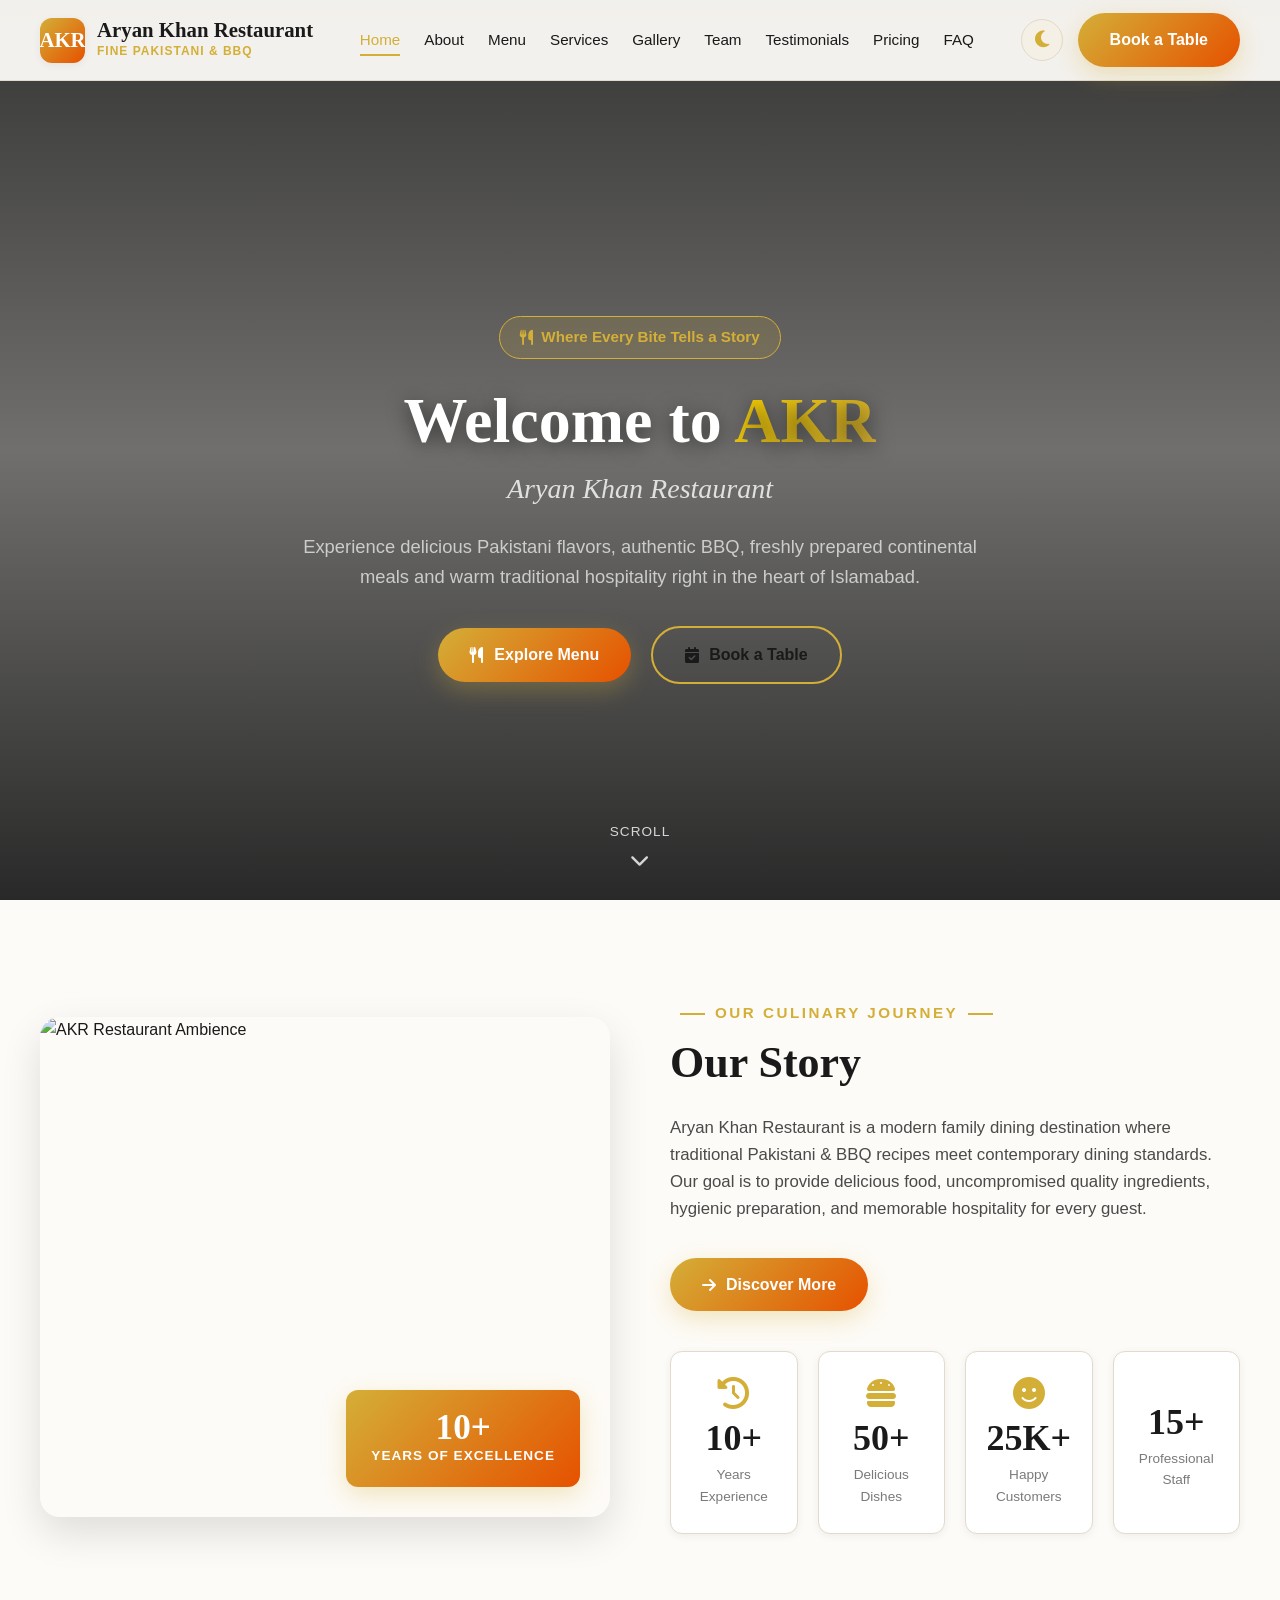
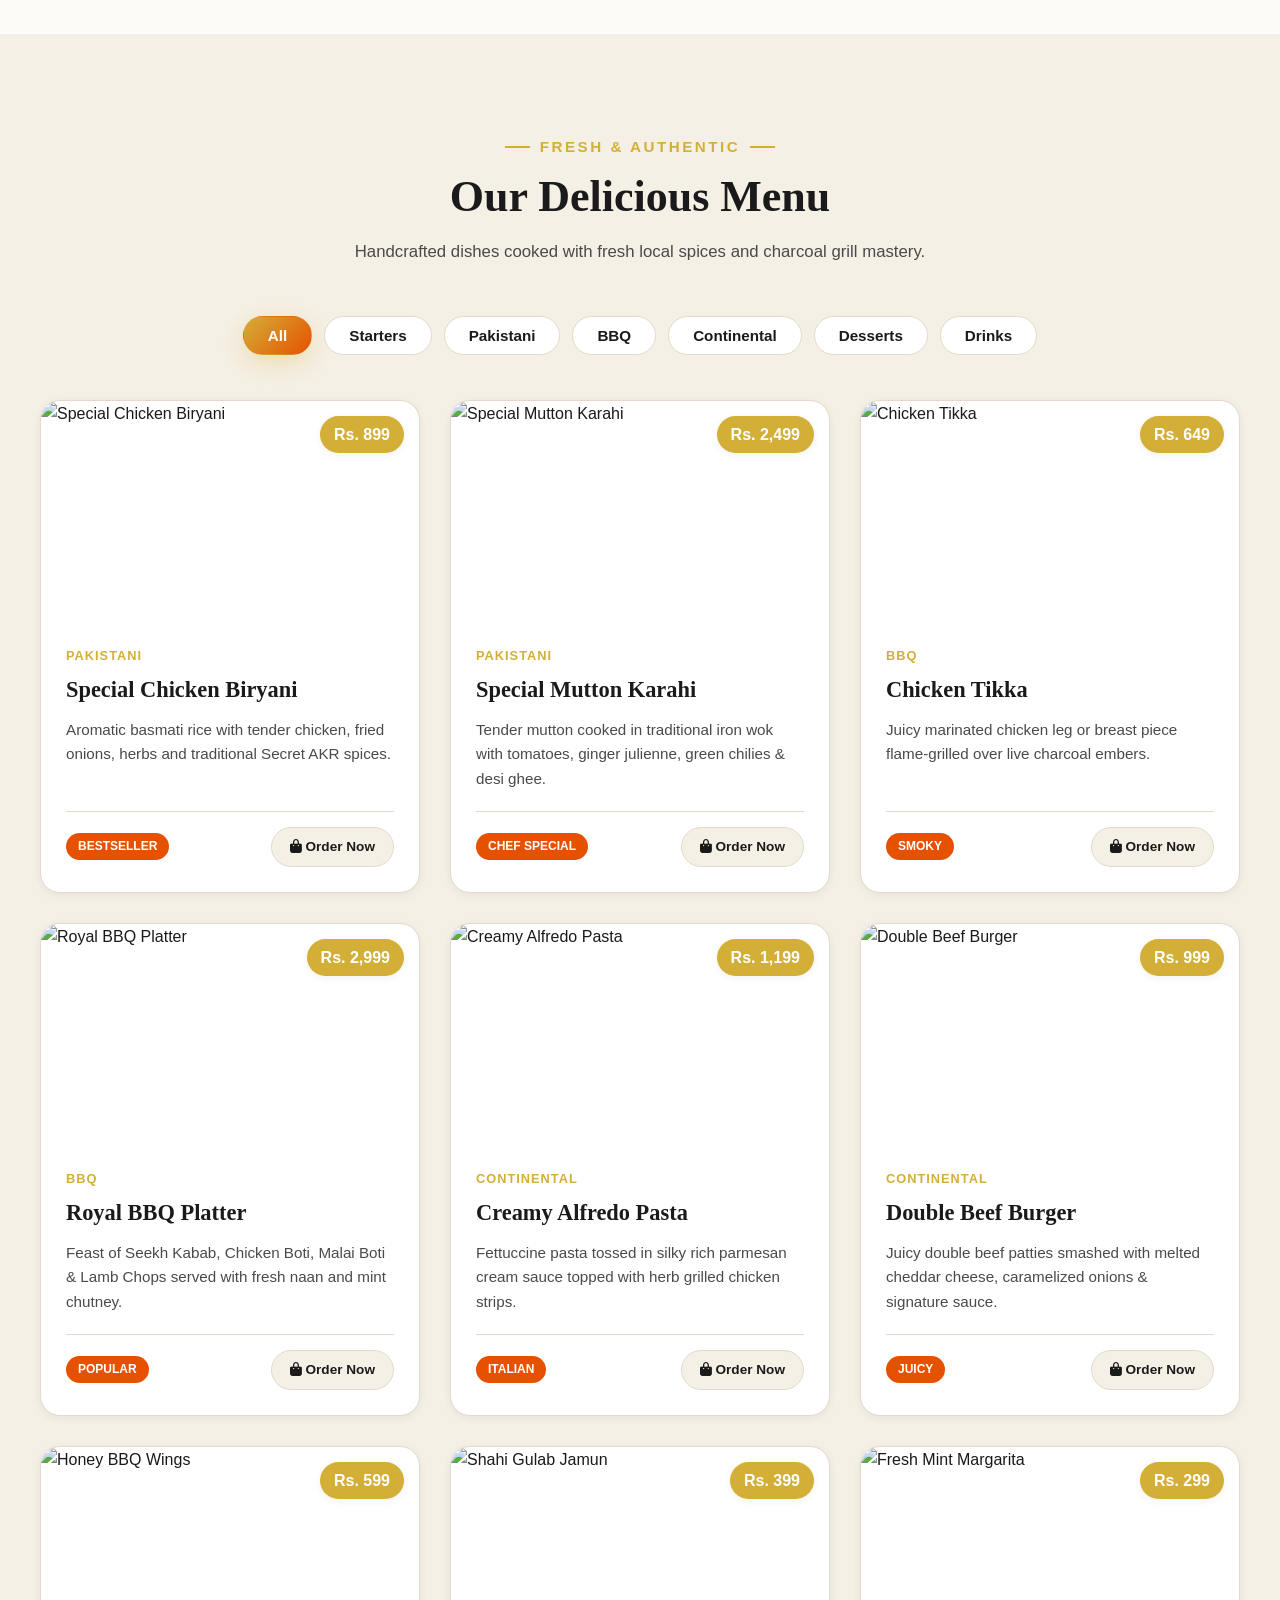
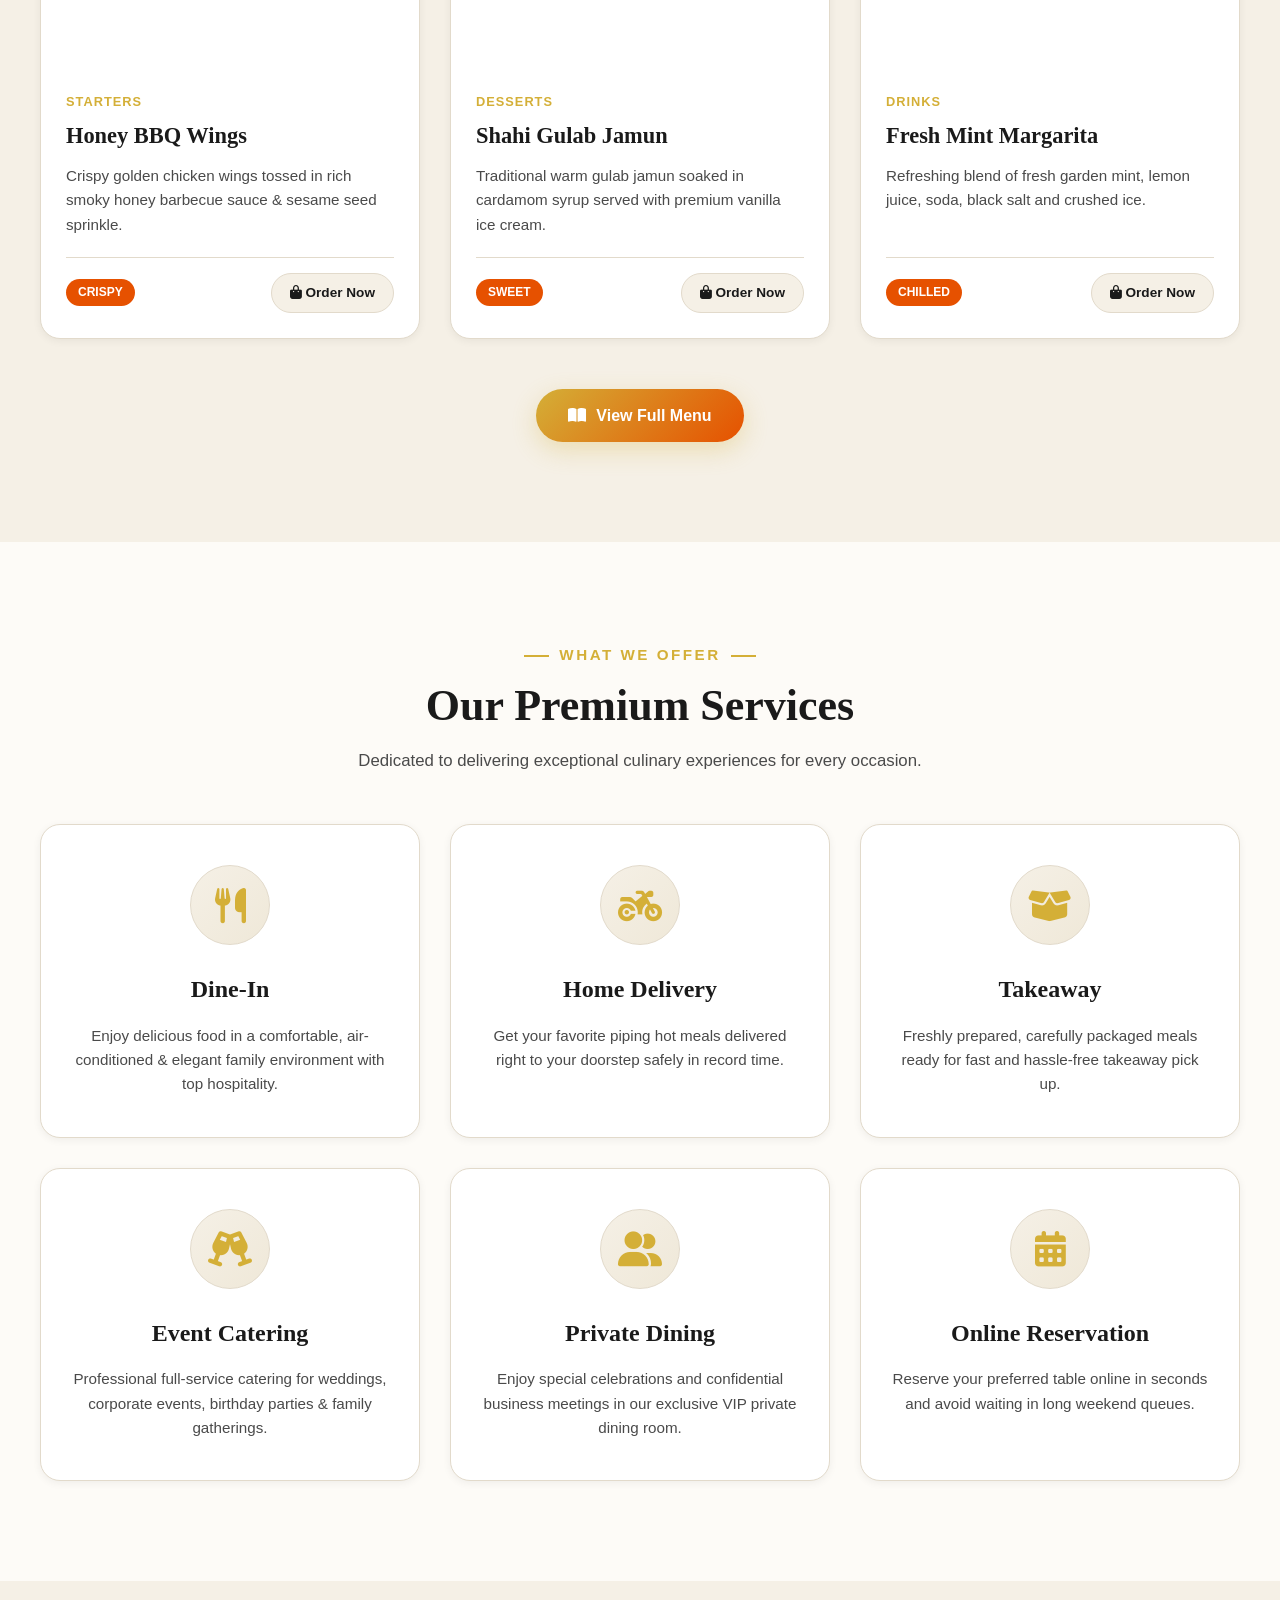
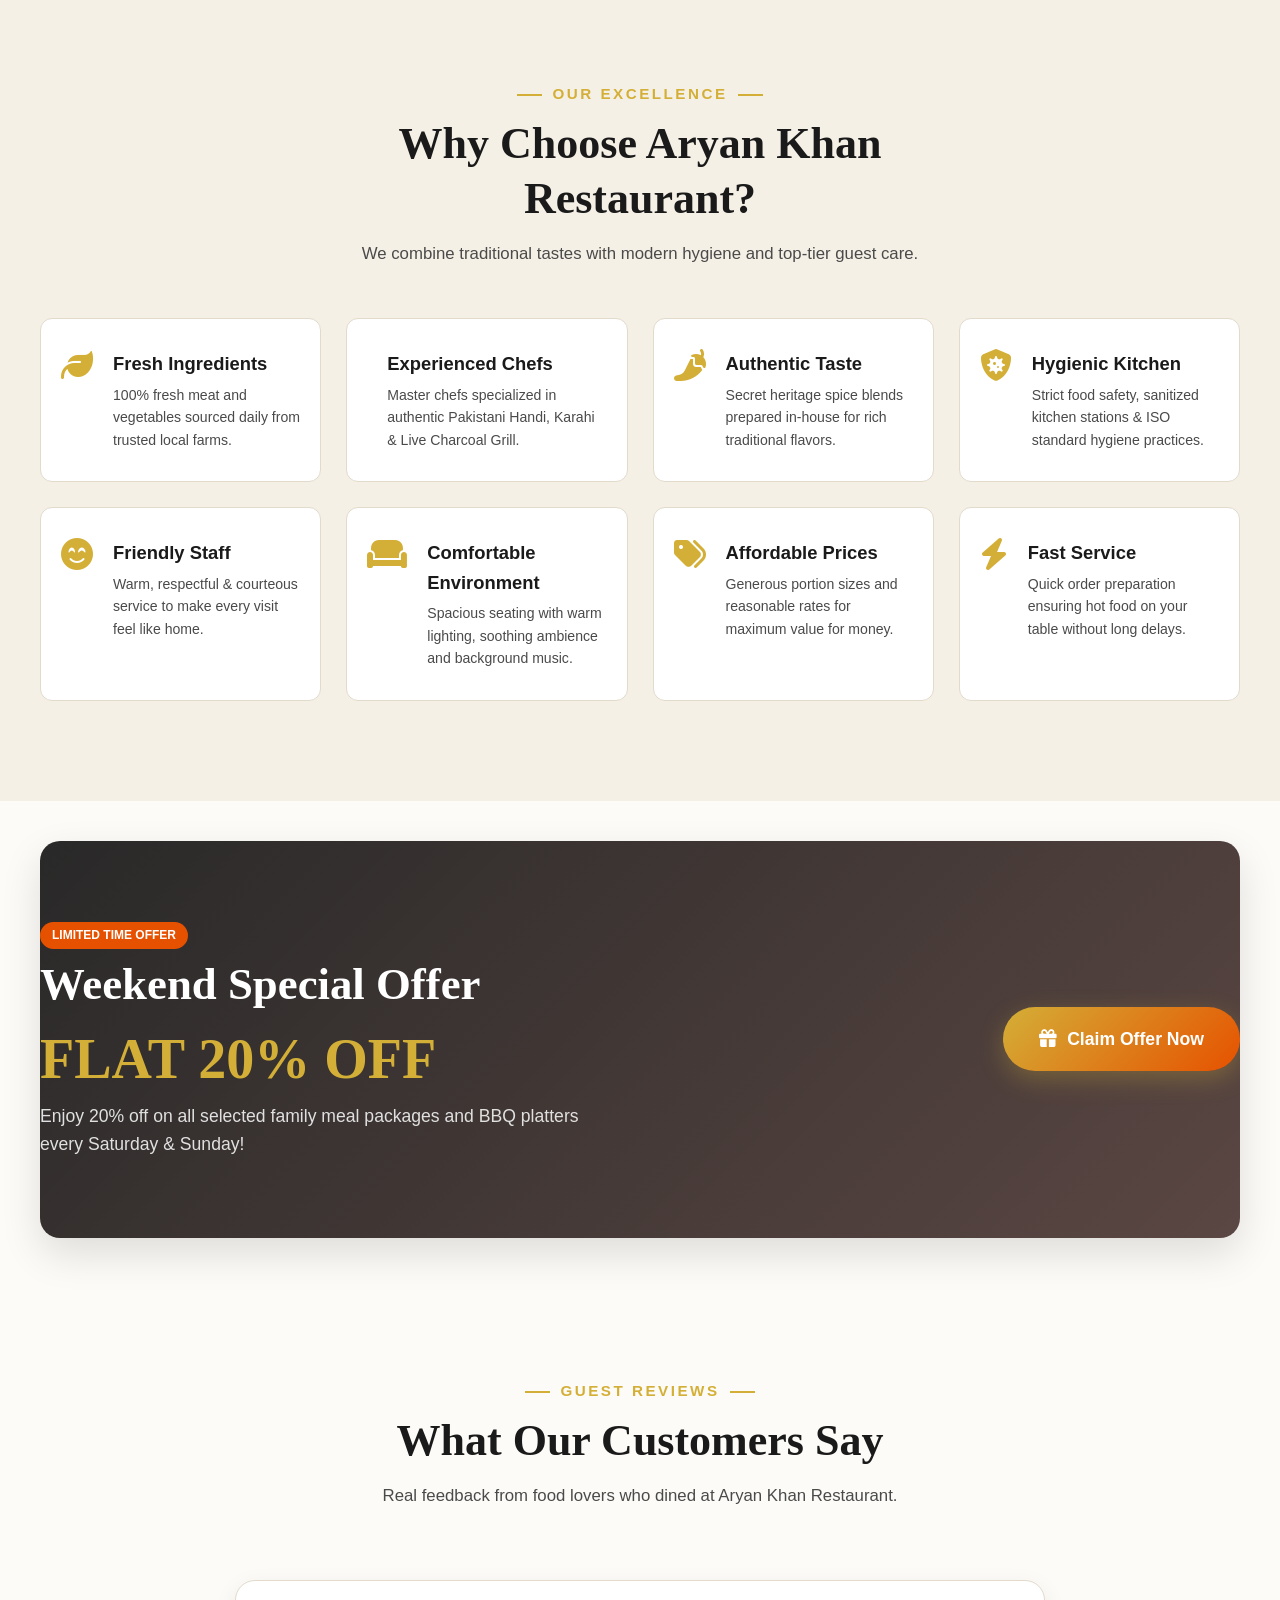
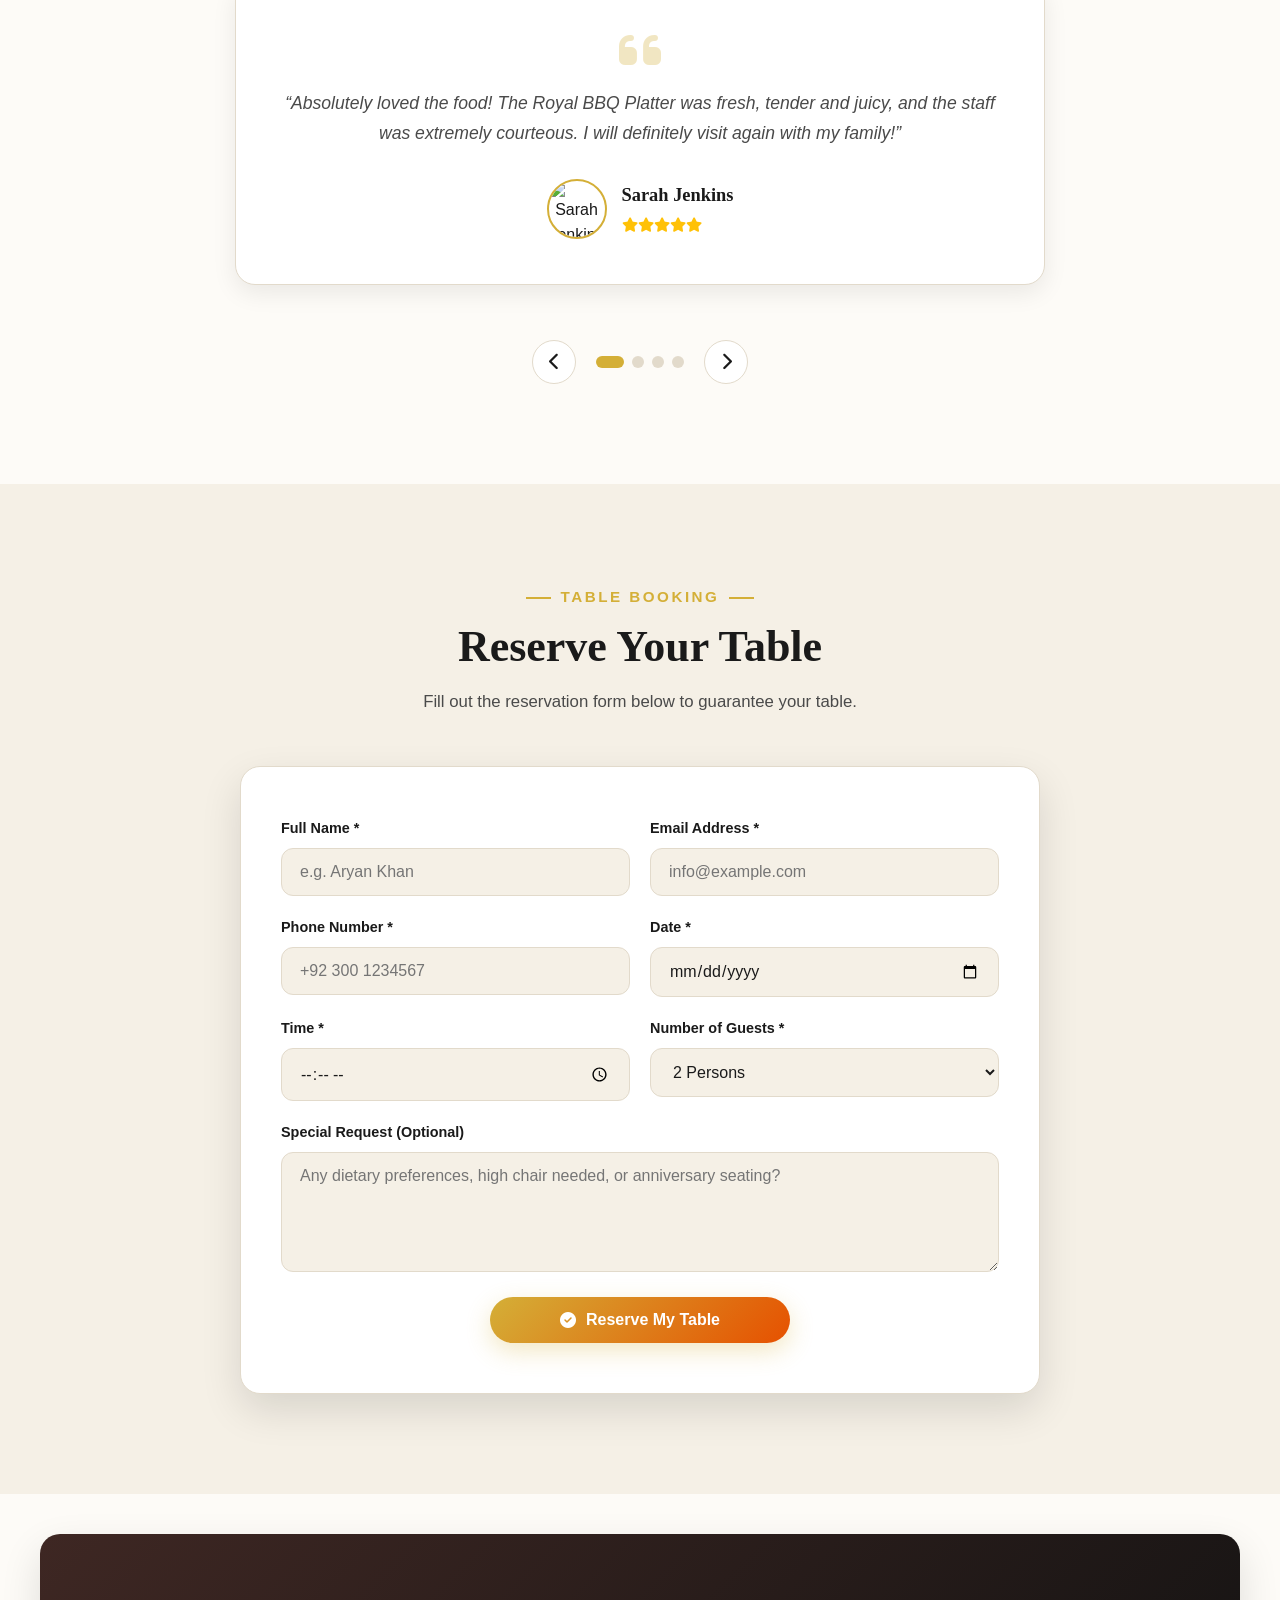
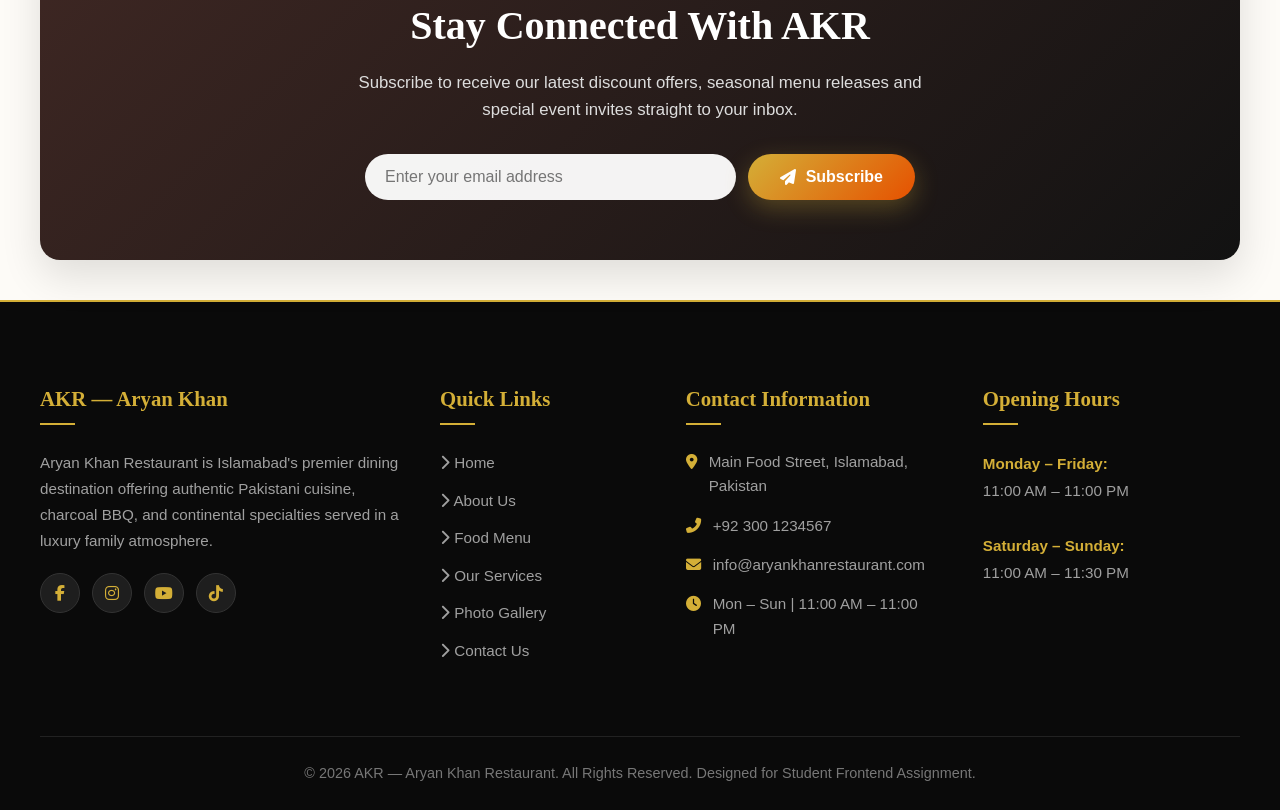
==== commit 11a1be50: "Add files via upload" ====
--- a/index.html
+++ b/index.html
@@ -708,6 +708,6 @@
     </button>
 
     <!-- Custom JavaScript -->
-    <script src="js/script.js"></script>
+    <script src="script.js"></script>
 </body>
 </html>
--- a/style.css
+++ b/style.css
@@ -0,0 +1,2035 @@
+/* ==========================================================================
+   AKR — Aryan Khan Restaurant Official Stylesheet
+   Version: 1.0.0
+   Author: AKR Development Team
+   Description: Premium, Responsive, Light/Dark Mode CSS for AKR Restaurant
+   ========================================================================== */
+
+/* --------------------------------------------------------------------------
+   1. CSS VARIABLES & THEME DEFINITIONS
+   -------------------------------------------------------------------------- */
+:root {
+    /* Color Palette - Light Mode Default */
+    --bg-primary: #FDFBF7;
+    --bg-secondary: #F5F0E6;
+    --bg-tertiary: #EFE8D8;
+    --card-bg: #FFFFFF;
+    --card-hover-bg: #FFFFFF;
+
+    --text-primary: #1A1A1A;
+    --text-secondary: #4A4A4A;
+    --text-muted: #7A7A7A;
+    --text-light: #FDFBF7;
+
+    --gold-primary: #D4AF37;
+    --gold-secondary: #C5A028;
+    --gold-light: #F3E5AB;
+    --gold-glow: rgba(212, 175, 55, 0.25);
+
+    --orange-primary: #E65100;
+    --orange-hover: #BF360C;
+    --brown-accent: #3E2723;
+    --brown-light: #5D4037;
+
+    --border-color: #E2DACB;
+    --border-light: rgba(212, 175, 55, 0.3);
+    --shadow-sm: 0 2px 8px rgba(0, 0, 0, 0.06);
+    --shadow-md: 0 8px 24px rgba(0, 0, 0, 0.08);
+    --shadow-lg: 0 16px 40px rgba(0, 0, 0, 0.12);
+    --shadow-gold: 0 8px 25px rgba(212, 175, 55, 0.3);
+
+    --overlay-dark: rgba(18, 18, 18, 0.75);
+    --overlay-gradient: linear-gradient(180deg, rgba(18, 18, 18, 0.85) 0%, rgba(18, 18, 18, 0.6) 50%, rgba(18, 18, 18, 0.9) 100%);
+
+    --navbar-bg: rgba(253, 251, 247, 0.95);
+    --navbar-shadow: 0 4px 20px rgba(0, 0, 0, 0.08);
+
+    /* Fonts & Radii */
+    --font-heading: 'Playfair Display', Georgia, serif;
+    --font-body: 'Poppins', -apple-system, BlinkMacSystemFont, sans-serif;
+    --radius-sm: 6px;
+    --radius-md: 12px;
+    --radius-lg: 20px;
+    --radius-full: 9999px;
+
+    /* Transitions */
+    --transition-fast: 0.2s ease;
+    --transition-normal: 0.3s cubic-bezier(0.4, 0, 0.2, 1);
+    --transition-slow: 0.5s ease;
+}
+
+/* Dark Mode Theme Overrides */
+[data-theme="dark"] {
+    --bg-primary: #121212;
+    --bg-secondary: #1E1E1E;
+    --bg-tertiary: #282828;
+    --card-bg: #1E1E1E;
+    --card-hover-bg: #252525;
+
+    --text-primary: #FDFBF7;
+    --text-secondary: #D1D1D1;
+    --text-muted: #A0A0A0;
+    --text-light: #FDFBF7;
+
+    --gold-primary: #E5C158;
+    --gold-secondary: #D4AF37;
+    --gold-light: #5A4A1A;
+    --gold-glow: rgba(229, 193, 88, 0.3);
+
+    --orange-primary: #FF6D00;
+    --orange-hover: #E65100;
+    --brown-accent: #5D4037;
+    --brown-light: #8D6E63;
+
+    --border-color: #333333;
+    --border-light: rgba(229, 193, 88, 0.25);
+    --shadow-sm: 0 2px 8px rgba(0, 0, 0, 0.4);
+    --shadow-md: 0 8px 24px rgba(0, 0, 0, 0.5);
+    --shadow-lg: 0 16px 40px rgba(0, 0, 0, 0.7);
+    --shadow-gold: 0 8px 25px rgba(229, 193, 88, 0.25);
+
+    --navbar-bg: rgba(18, 18, 18, 0.95);
+    --navbar-shadow: 0 4px 20px rgba(0, 0, 0, 0.5);
+}
+
+/* --------------------------------------------------------------------------
+   2. RESET & BASE STYLES
+   -------------------------------------------------------------------------- */
+*, *::before, *::after {
+    box-sizing: border-box;
+    margin: 0;
+    padding: 0;
+}
+
+html {
+    scroll-behavior: smooth;
+    font-size: 16px;
+}
+
+body {
+    font-family: var(--font-body);
+    background-color: var(--bg-primary);
+    color: var(--text-primary);
+    line-height: 1.6;
+    overflow-x: hidden;
+    transition: background-color var(--transition-normal), color var(--transition-normal);
+}
+
+a {
+    text-decoration: none;
+    color: inherit;
+    transition: color var(--transition-fast);
+}
+
+ul, ol {
+    list-style: none;
+}
+
+img {
+    max-width: 100%;
+    height: auto;
+    display: block;
+    object-fit: cover;
+}
+
+button, input, select, textarea {
+    font-family: inherit;
+    font-size: inherit;
+    border: none;
+    outline: none;
+    background: none;
+}
+
+button {
+    cursor: pointer;
+}
+
+/* Custom Scrollbar */
+::-webkit-scrollbar {
+    width: 10px;
+}
+::-webkit-scrollbar-track {
+    background: var(--bg-secondary);
+}
+::-webkit-scrollbar-thumb {
+    background: var(--gold-primary);
+    border-radius: var(--radius-full);
+}
+::-webkit-scrollbar-thumb:hover {
+    background: var(--gold-secondary);
+}
+
+/* --------------------------------------------------------------------------
+   3. TYPOGRAPHY & REUSABLE UTILITIES
+   -------------------------------------------------------------------------- */
+.container {
+    width: 100%;
+    max-width: 1240px;
+    margin: 0 auto;
+    padding: 0 20px;
+}
+
+.section-padding {
+    padding: 100px 0;
+}
+
+.section-title-wrap {
+    text-align: center;
+    max-width: 700px;
+    margin: 0 auto 50px auto;
+}
+
+.subtitle {
+    display: inline-block;
+    font-size: 0.95rem;
+    font-weight: 600;
+    text-transform: uppercase;
+    letter-spacing: 2.5px;
+    color: var(--gold-primary);
+    margin-bottom: 10px;
+    position: relative;
+}
+
+.subtitle::before, .subtitle::after {
+    content: '';
+    display: inline-block;
+    width: 25px;
+    height: 2px;
+    background-color: var(--gold-primary);
+    vertical-align: middle;
+    margin: 0 10px;
+}
+
+.section-title {
+    font-family: var(--font-heading);
+    font-size: 2.75rem;
+    font-weight: 700;
+    color: var(--text-primary);
+    line-height: 1.25;
+    margin-bottom: 15px;
+}
+
+.section-description {
+    font-size: 1.05rem;
+    color: var(--text-secondary);
+}
+
+/* Buttons */
+.btn {
+    display: inline-flex;
+    align-items: center;
+    justify-content: center;
+    gap: 10px;
+    padding: 14px 32px;
+    font-size: 1rem;
+    font-weight: 600;
+    border-radius: var(--radius-full);
+    transition: all var(--transition-normal);
+    position: relative;
+    overflow: hidden;
+    z-index: 1;
+}
+
+.btn-primary {
+    background: linear-gradient(135deg, var(--gold-primary) 0%, var(--orange-primary) 100%);
+    color: #FFFFFF;
+    box-shadow: var(--shadow-gold);
+}
+
+.btn-primary:hover {
+    transform: translateY(-3px);
+    box-shadow: 0 12px 30px rgba(212, 175, 55, 0.45);
+}
+
+.btn-secondary {
+    background: transparent;
+    color: var(--text-primary);
+    border: 2px solid var(--gold-primary);
+}
+
+.btn-secondary:hover {
+    background: var(--gold-primary);
+    color: #FFFFFF;
+    transform: translateY(-3px);
+}
+
+.btn-light {
+    background: #FFFFFF;
+    color: var(--brown-accent);
+}
+
+.btn-light:hover {
+    background: var(--gold-primary);
+    color: #FFFFFF;
+    transform: translateY(-3px);
+}
+
+.badge {
+    display: inline-block;
+    padding: 4px 12px;
+    font-size: 0.75rem;
+    font-weight: 700;
+    text-transform: uppercase;
+    border-radius: var(--radius-full);
+    background: var(--orange-primary);
+    color: #FFFFFF;
+}
+
+/* --------------------------------------------------------------------------
+   4. PAGE PRELOADER
+   -------------------------------------------------------------------------- */
+#preloader {
+    position: fixed;
+    top: 0;
+    left: 0;
+    width: 100vw;
+    height: 100vh;
+    background-color: var(--bg-primary);
+    z-index: 99999;
+    display: flex;
+    flex-direction: column;
+    align-items: center;
+    justify-content: center;
+    transition: opacity 0.6s ease, visibility 0.6s ease;
+}
+
+#preloader.hide {
+    opacity: 0;
+    visibility: hidden;
+}
+
+.loader-brand {
+    text-align: center;
+}
+
+.loader-logo {
+    font-family: var(--font-heading);
+    font-size: 3.5rem;
+    font-weight: 900;
+    color: var(--gold-primary);
+    letter-spacing: 4px;
+    margin-bottom: 5px;
+    animation: pulse 1.8s infinite ease-in-out;
+}
+
+.loader-name {
+    font-size: 1.1rem;
+    font-weight: 600;
+    color: var(--text-secondary);
+    letter-spacing: 2px;
+    text-transform: uppercase;
+    margin-bottom: 25px;
+}
+
+.loader-spinner {
+    width: 50px;
+    height: 50px;
+    border: 4px solid var(--border-color);
+    border-top: 4px solid var(--gold-primary);
+    border-radius: 50%;
+    animation: spin 1s linear infinite;
+}
+
+@keyframes spin {
+    0% { transform: rotate(0deg); }
+    100% { transform: rotate(360deg); }
+}
+
+@keyframes pulse {
+    0%, 100% { transform: scale(1); opacity: 1; }
+    50% { transform: scale(1.05); opacity: 0.85; }
+}
+
+/* --------------------------------------------------------------------------
+   5. HEADER & NAVBAR
+   -------------------------------------------------------------------------- */
+.header {
+    position: fixed;
+    top: 0;
+    left: 0;
+    width: 100%;
+    z-index: 1000;
+    background-color: var(--navbar-bg);
+    backdrop-filter: blur(10px);
+    -webkit-backdrop-filter: blur(10px);
+    transition: all var(--transition-normal);
+    border-bottom: 1px solid var(--border-color);
+}
+
+.header.scrolled {
+    box-shadow: var(--navbar-shadow);
+    padding: 5px 0;
+}
+
+.navbar {
+    display: flex;
+    align-items: center;
+    justify-content: space-between;
+    height: 80px;
+}
+
+.nav-brand {
+    display: flex;
+    align-items: center;
+    gap: 12px;
+}
+
+.logo-badge {
+    width: 45px;
+    height: 45px;
+    background: linear-gradient(135deg, var(--gold-primary), var(--orange-primary));
+    color: #FFFFFF;
+    font-family: var(--font-heading);
+    font-weight: 800;
+    font-size: 1.3rem;
+    display: flex;
+    align-items: center;
+    justify-content: center;
+    border-radius: var(--radius-md);
+    box-shadow: var(--shadow-sm);
+}
+
+.brand-text-wrap {
+    display: flex;
+    flex-direction: column;
+}
+
+.brand-title {
+    font-family: var(--font-heading);
+    font-size: 1.3rem;
+    font-weight: 700;
+    color: var(--text-primary);
+    line-height: 1.1;
+}
+
+.brand-subtitle {
+    font-size: 0.75rem;
+    color: var(--gold-primary);
+    letter-spacing: 1px;
+    text-transform: uppercase;
+    font-weight: 600;
+}
+
+.nav-menu {
+    display: flex;
+    align-items: center;
+    gap: 24px;
+}
+
+.nav-link {
+    font-size: 0.95rem;
+    font-weight: 500;
+    color: var(--text-primary);
+    position: relative;
+    padding: 8px 0;
+}
+
+.nav-link::after {
+    content: '';
+    position: absolute;
+    bottom: 0;
+    left: 0;
+    width: 0;
+    height: 2px;
+    background-color: var(--gold-primary);
+    transition: width var(--transition-fast);
+}
+
+.nav-link:hover, .nav-link.active {
+    color: var(--gold-primary);
+}
+
+.nav-link:hover::after, .nav-link.active::after {
+    width: 100%;
+}
+
+.nav-actions {
+    display: flex;
+    align-items: center;
+    gap: 15px;
+}
+
+/* Theme Toggle Switch */
+.theme-toggle-btn {
+    width: 42px;
+    height: 42px;
+    border-radius: 50%;
+    background-color: var(--bg-secondary);
+    color: var(--gold-primary);
+    display: flex;
+    align-items: center;
+    justify-content: center;
+    font-size: 1.2rem;
+    transition: transform var(--transition-fast), background-color var(--transition-fast);
+    border: 1px solid var(--border-color);
+}
+
+.theme-toggle-btn:hover {
+    transform: rotate(20deg) scale(1.08);
+    background-color: var(--bg-tertiary);
+}
+
+.hamburger-btn {
+    display: none;
+    font-size: 1.5rem;
+    color: var(--text-primary);
+    width: 44px;
+    height: 44px;
+    border-radius: var(--radius-md);
+    background: var(--bg-secondary);
+    align-items: center;
+    justify-content: center;
+    border: 1px solid var(--border-color);
+}
+
+/* Mobile Nav Overlay */
+.mobile-nav-overlay {
+    position: fixed;
+    top: 0;
+    left: 0;
+    width: 100vw;
+    height: 100vh;
+    background: rgba(0, 0, 0, 0.6);
+    backdrop-filter: blur(4px);
+    z-index: 998;
+    opacity: 0;
+    visibility: hidden;
+    transition: opacity var(--transition-normal);
+}
+
+.mobile-nav-overlay.active {
+    opacity: 1;
+    visibility: visible;
+}
+
+/* --------------------------------------------------------------------------
+   6. HERO SECTION
+   -------------------------------------------------------------------------- */
+.hero-section {
+    position: relative;
+    min-height: 100vh;
+    display: flex;
+    align-items: center;
+    justify-content: center;
+    background-size: cover;
+    background-position: center;
+    background-repeat: no-repeat;
+    color: #FFFFFF;
+    padding-top: 100px;
+    overflow: hidden;
+}
+
+.hero-overlay {
+    position: absolute;
+    top: 0;
+    left: 0;
+    width: 100%;
+    height: 100%;
+    background: var(--overlay-gradient);
+    z-index: 1;
+}
+
+.hero-content {
+    position: relative;
+    z-index: 2;
+    text-align: center;
+    max-width: 850px;
+    margin: 0 auto;
+}
+
+.hero-tagline-badge {
+    display: inline-flex;
+    align-items: center;
+    gap: 8px;
+    padding: 8px 20px;
+    background: rgba(212, 175, 55, 0.15);
+    border: 1px solid var(--gold-primary);
+    border-radius: var(--radius-full);
+    color: var(--gold-primary);
+    font-size: 0.95rem;
+    font-weight: 600;
+    margin-bottom: 25px;
+    backdrop-filter: blur(5px);
+}
+
+.hero-title-main {
+    font-family: var(--font-heading);
+    font-size: 4rem;
+    font-weight: 900;
+    line-height: 1.15;
+    margin-bottom: 10px;
+    color: #FFFFFF;
+    text-shadow: 0 4px 20px rgba(0,0,0,0.5);
+}
+
+.hero-title-main span {
+    color: var(--gold-primary);
+    background: linear-gradient(135deg, #FFD700 0%, #D4AF37 100%);
+    -webkit-background-clip: text;
+    -webkit-text-fill-color: transparent;
+}
+
+.hero-subtitle-text {
+    font-family: var(--font-heading);
+    font-size: 1.75rem;
+    font-weight: 400;
+    font-style: italic;
+    color: #E0E0E0;
+    margin-bottom: 20px;
+}
+
+.hero-description {
+    font-size: 1.15rem;
+    color: #CCCCCC;
+    max-width: 680px;
+    margin: 0 auto 35px auto;
+}
+
+.hero-buttons {
+    display: flex;
+    align-items: center;
+    justify-content: center;
+    gap: 20px;
+    flex-wrap: wrap;
+}
+
+.scroll-down-indicator {
+    position: absolute;
+    bottom: 30px;
+    left: 50%;
+    transform: translateX(-50%);
+    z-index: 2;
+    display: flex;
+    flex-direction: column;
+    align-items: center;
+    gap: 8px;
+    color: #FFFFFF;
+    font-size: 0.85rem;
+    letter-spacing: 1px;
+    opacity: 0.8;
+    transition: opacity var(--transition-fast);
+}
+
+.scroll-down-indicator i {
+    font-size: 1.2rem;
+    animation: bounce 2s infinite;
+}
+
+@keyframes bounce {
+    0%, 20%, 50%, 80%, 100% { transform: translateY(0); }
+    40% { transform: translateY(8px); }
+    60% { transform: translateY(4px); }
+}
+
+/* Page Inner Hero Banner */
+.inner-hero-banner {
+    position: relative;
+    padding: 140px 0 70px 0;
+    background-size: cover;
+    background-position: center;
+    text-align: center;
+    color: #FFFFFF;
+}
+
+.inner-hero-banner .hero-overlay {
+    background: linear-gradient(180deg, rgba(18, 18, 18, 0.9) 0%, rgba(18, 18, 18, 0.75) 100%);
+}
+
+.inner-banner-content {
+    position: relative;
+    z-index: 2;
+}
+
+.inner-banner-title {
+    font-family: var(--font-heading);
+    font-size: 3rem;
+    font-weight: 700;
+    color: #FFFFFF;
+    margin-bottom: 10px;
+}
+
+.breadcrumb-nav {
+    display: flex;
+    align-items: center;
+    justify-content: center;
+    gap: 10px;
+    font-size: 0.95rem;
+    color: var(--gold-primary);
+}
+
+.breadcrumb-nav a {
+    color: #CCCCCC;
+}
+
+.breadcrumb-nav a:hover {
+    color: var(--gold-primary);
+}
+
+/* --------------------------------------------------------------------------
+   7. ABOUT SECTION & STATS COUNTER
+   -------------------------------------------------------------------------- */
+.about-grid {
+    display: grid;
+    grid-template-columns: 1fr 1fr;
+    gap: 60px;
+    align-items: center;
+}
+
+.about-image-wrap {
+    position: relative;
+    border-radius: var(--radius-lg);
+    overflow: hidden;
+    box-shadow: var(--shadow-lg);
+}
+
+.about-image-wrap img {
+    width: 100%;
+    height: 500px;
+    object-fit: cover;
+    transition: transform var(--transition-slow);
+}
+
+.about-image-wrap:hover img {
+    transform: scale(1.04);
+}
+
+.about-experience-badge {
+    position: absolute;
+    bottom: 30px;
+    right: 30px;
+    background: linear-gradient(135deg, var(--gold-primary), var(--orange-primary));
+    color: #FFFFFF;
+    padding: 20px 25px;
+    border-radius: var(--radius-md);
+    box-shadow: var(--shadow-gold);
+    text-align: center;
+}
+
+.experience-number {
+    font-family: var(--font-heading);
+    font-size: 2.2rem;
+    font-weight: 800;
+    line-height: 1;
+}
+
+.experience-text {
+    font-size: 0.85rem;
+    text-transform: uppercase;
+    letter-spacing: 1px;
+    font-weight: 600;
+}
+
+.about-content-wrap .section-title-wrap {
+    text-align: left;
+    margin-bottom: 25px;
+}
+
+.about-text-body {
+    color: var(--text-secondary);
+    font-size: 1.05rem;
+    margin-bottom: 35px;
+}
+
+/* Statistics Counter Grid */
+.stats-counter-grid {
+    display: grid;
+    grid-template-columns: repeat(4, 1fr);
+    gap: 20px;
+    margin-top: 40px;
+}
+
+.stat-card {
+    background-color: var(--card-bg);
+    border: 1px solid var(--border-color);
+    padding: 25px 15px;
+    border-radius: var(--radius-md);
+    text-align: center;
+    box-shadow: var(--shadow-sm);
+    transition: transform var(--transition-fast), border-color var(--transition-fast);
+}
+
+.stat-card:hover {
+    transform: translateY(-5px);
+    border-color: var(--gold-primary);
+}
+
+.stat-icon {
+    font-size: 2rem;
+    color: var(--gold-primary);
+    margin-bottom: 10px;
+}
+
+.stat-number {
+    font-family: var(--font-heading);
+    font-size: 2.25rem;
+    font-weight: 800;
+    color: var(--text-primary);
+    line-height: 1.1;
+    margin-bottom: 5px;
+}
+
+.stat-label {
+    font-size: 0.85rem;
+    color: var(--text-muted);
+    font-weight: 500;
+}
+
+/* --------------------------------------------------------------------------
+   8. MENU SECTION & FILTER TABS
+   -------------------------------------------------------------------------- */
+.menu-filter-container {
+    display: flex;
+    align-items: center;
+    justify-content: center;
+    gap: 12px;
+    flex-wrap: wrap;
+    margin-bottom: 45px;
+}
+
+.filter-btn {
+    padding: 10px 24px;
+    font-size: 0.95rem;
+    font-weight: 600;
+    border-radius: var(--radius-full);
+    background-color: var(--card-bg);
+    color: var(--text-primary);
+    border: 1px solid var(--border-color);
+    transition: all var(--transition-normal);
+}
+
+.filter-btn:hover, .filter-btn.active {
+    background: linear-gradient(135deg, var(--gold-primary), var(--orange-primary));
+    color: #FFFFFF;
+    border-color: transparent;
+    box-shadow: var(--shadow-gold);
+}
+
+.menu-cards-grid {
+    display: grid;
+    grid-template-columns: repeat(auto-fill, minmax(340px, 1fr));
+    gap: 30px;
+}
+
+.menu-card {
+    background-color: var(--card-bg);
+    border: 1px solid var(--border-color);
+    border-radius: var(--radius-lg);
+    overflow: hidden;
+    box-shadow: var(--shadow-sm);
+    transition: all var(--transition-normal);
+    display: flex;
+    flex-direction: column;
+}
+
+.menu-card:hover {
+    transform: translateY(-8px);
+    box-shadow: var(--shadow-lg);
+    border-color: var(--gold-primary);
+}
+
+.menu-card-img-wrap {
+    position: relative;
+    height: 220px;
+    overflow: hidden;
+}
+
+.menu-card-img-wrap img {
+    width: 100%;
+    height: 100%;
+    object-fit: cover;
+    transition: transform var(--transition-slow);
+}
+
+.menu-card:hover .menu-card-img-wrap img {
+    transform: scale(1.08);
+}
+
+.menu-card-price-tag {
+    position: absolute;
+    top: 15px;
+    right: 15px;
+    background: var(--gold-primary);
+    color: #FFFFFF;
+    padding: 6px 14px;
+    font-weight: 700;
+    font-size: 1rem;
+    border-radius: var(--radius-full);
+    box-shadow: var(--shadow-sm);
+}
+
+.menu-card-body {
+    padding: 25px;
+    display: flex;
+    flex-direction: column;
+    flex-grow: 1;
+}
+
+.menu-card-category {
+    font-size: 0.8rem;
+    text-transform: uppercase;
+    letter-spacing: 1px;
+    color: var(--gold-primary);
+    font-weight: 700;
+    margin-bottom: 6px;
+}
+
+.menu-card-title {
+    font-family: var(--font-heading);
+    font-size: 1.4rem;
+    font-weight: 700;
+    color: var(--text-primary);
+    margin-bottom: 10px;
+}
+
+.menu-card-desc {
+    font-size: 0.95rem;
+    color: var(--text-secondary);
+    margin-bottom: 20px;
+    flex-grow: 1;
+}
+
+.menu-card-footer {
+    display: flex;
+    align-items: center;
+    justify-content: space-between;
+    margin-top: auto;
+    padding-top: 15px;
+    border-top: 1px solid var(--border-color);
+}
+
+.order-btn {
+    padding: 8px 18px;
+    font-size: 0.85rem;
+    font-weight: 600;
+    border-radius: var(--radius-full);
+    background-color: var(--bg-secondary);
+    color: var(--text-primary);
+    border: 1px solid var(--border-color);
+    transition: all var(--transition-fast);
+}
+
+.menu-card:hover .order-btn {
+    background-color: var(--gold-primary);
+    color: #FFFFFF;
+    border-color: var(--gold-primary);
+}
+
+/* --------------------------------------------------------------------------
+   9. SERVICES SECTION & WHY CHOOSE US
+   -------------------------------------------------------------------------- */
+.services-grid {
+    display: grid;
+    grid-template-columns: repeat(auto-fill, minmax(320px, 1fr));
+    gap: 30px;
+}
+
+.service-card {
+    background-color: var(--card-bg);
+    border: 1px solid var(--border-color);
+    border-radius: var(--radius-lg);
+    padding: 40px 30px;
+    text-align: center;
+    transition: all var(--transition-normal);
+    box-shadow: var(--shadow-sm);
+}
+
+.service-card:hover {
+    transform: translateY(-8px);
+    box-shadow: var(--shadow-lg);
+    border-color: var(--gold-primary);
+}
+
+.service-icon-box {
+    width: 80px;
+    height: 80px;
+    border-radius: 50%;
+    background: linear-gradient(135deg, var(--bg-secondary), var(--bg-tertiary));
+    color: var(--gold-primary);
+    display: flex;
+    align-items: center;
+    justify-content: center;
+    font-size: 2.2rem;
+    margin: 0 auto 25px auto;
+    border: 1px solid var(--border-color);
+    transition: all var(--transition-normal);
+}
+
+.service-card:hover .service-icon-box {
+    background: linear-gradient(135deg, var(--gold-primary), var(--orange-primary));
+    color: #FFFFFF;
+    transform: rotateY(180deg);
+}
+
+.service-title {
+    font-family: var(--font-heading);
+    font-size: 1.5rem;
+    font-weight: 700;
+    margin-bottom: 15px;
+    color: var(--text-primary);
+}
+
+.service-desc {
+    color: var(--text-secondary);
+    font-size: 0.95rem;
+}
+
+/* Why Choose AKR Grid */
+.why-choose-grid {
+    display: grid;
+    grid-template-columns: repeat(auto-fill, minmax(260px, 1fr));
+    gap: 25px;
+}
+
+.feature-box {
+    background-color: var(--card-bg);
+    border: 1px solid var(--border-color);
+    padding: 30px 20px;
+    border-radius: var(--radius-md);
+    display: flex;
+    align-items: flex-start;
+    gap: 20px;
+    transition: all var(--transition-normal);
+}
+
+.feature-box:hover {
+    transform: translateY(-5px);
+    border-color: var(--gold-primary);
+    box-shadow: var(--shadow-md);
+}
+
+.feature-icon {
+    font-size: 2rem;
+    color: var(--gold-primary);
+    flex-shrink: 0;
+}
+
+.feature-title {
+    font-size: 1.15rem;
+    font-weight: 700;
+    color: var(--text-primary);
+    margin-bottom: 5px;
+}
+
+.feature-desc {
+    font-size: 0.88rem;
+    color: var(--text-secondary);
+}
+
+/* --------------------------------------------------------------------------
+   10. GALLERY SECTION & LIGHTBOX
+   -------------------------------------------------------------------------- */
+.gallery-grid {
+    display: grid;
+    grid-template-columns: repeat(auto-fill, minmax(280px, 1fr));
+    gap: 20px;
+}
+
+.gallery-item {
+    position: relative;
+    height: 260px;
+    border-radius: var(--radius-md);
+    overflow: hidden;
+    cursor: pointer;
+    box-shadow: var(--shadow-sm);
+}
+
+.gallery-item img {
+    width: 100%;
+    height: 100%;
+    object-fit: cover;
+    transition: transform var(--transition-slow);
+}
+
+.gallery-overlay {
+    position: absolute;
+    top: 0;
+    left: 0;
+    width: 100%;
+    height: 100%;
+    background: rgba(18, 18, 18, 0.7);
+    display: flex;
+    flex-direction: column;
+    align-items: center;
+    justify-content: center;
+    opacity: 0;
+    transition: opacity var(--transition-normal);
+    color: #FFFFFF;
+    padding: 20px;
+    text-align: center;
+}
+
+.gallery-item:hover img {
+    transform: scale(1.1);
+}
+
+.gallery-item:hover .gallery-overlay {
+    opacity: 1;
+}
+
+.gallery-zoom-icon {
+    width: 50px;
+    height: 50px;
+    border-radius: 50%;
+    background: var(--gold-primary);
+    color: #FFFFFF;
+    display: flex;
+    align-items: center;
+    justify-content: center;
+    font-size: 1.2rem;
+    margin-bottom: 10px;
+    transform: translateY(15px);
+    transition: transform var(--transition-normal);
+}
+
+.gallery-item:hover .gallery-zoom-icon {
+    transform: translateY(0);
+}
+
+.gallery-caption {
+    font-family: var(--font-heading);
+    font-size: 1.1rem;
+    font-weight: 700;
+}
+
+/* Lightbox Modal */
+.lightbox-modal {
+    position: fixed;
+    top: 0;
+    left: 0;
+    width: 100vw;
+    height: 100vh;
+    background: rgba(0, 0, 0, 0.92);
+    z-index: 9999;
+    display: flex;
+    align-items: center;
+    justify-content: center;
+    opacity: 0;
+    visibility: hidden;
+    transition: all var(--transition-normal);
+}
+
+.lightbox-modal.active {
+    opacity: 1;
+    visibility: visible;
+}
+
+.lightbox-content-wrap {
+    position: relative;
+    max-width: 90vw;
+    max-height: 85vh;
+    display: flex;
+    flex-direction: column;
+    align-items: center;
+}
+
+.lightbox-img {
+    max-width: 100%;
+    max-height: 75vh;
+    border-radius: var(--radius-md);
+    box-shadow: 0 10px 40px rgba(0,0,0,0.8);
+    object-fit: contain;
+}
+
+.lightbox-caption-text {
+    color: #FFFFFF;
+    font-size: 1.1rem;
+    font-weight: 600;
+    margin-top: 15px;
+    text-align: center;
+}
+
+.lightbox-btn {
+    position: absolute;
+    background: rgba(255, 255, 255, 0.15);
+    color: #FFFFFF;
+    width: 50px;
+    height: 50px;
+    border-radius: 50%;
+    display: flex;
+    align-items: center;
+    justify-content: center;
+    font-size: 1.5rem;
+    cursor: pointer;
+    transition: background var(--transition-fast);
+    z-index: 10000;
+}
+
+.lightbox-btn:hover {
+    background: var(--gold-primary);
+}
+
+.lightbox-close {
+    top: 20px;
+    right: 20px;
+}
+
+.lightbox-prev {
+    left: 20px;
+    top: 50%;
+    transform: translateY(-50%);
+}
+
+.lightbox-next {
+    right: 20px;
+    top: 50%;
+    transform: translateY(-50%);
+}
+
+/* --------------------------------------------------------------------------
+   11. TEAM SECTION
+   -------------------------------------------------------------------------- */
+.team-grid {
+    display: grid;
+    grid-template-columns: repeat(auto-fill, minmax(260px, 1fr));
+    gap: 30px;
+}
+
+.team-card {
+    background-color: var(--card-bg);
+    border: 1px solid var(--border-color);
+    border-radius: var(--radius-lg);
+    overflow: hidden;
+    box-shadow: var(--shadow-sm);
+    transition: all var(--transition-normal);
+    text-align: center;
+}
+
+.team-card:hover {
+    transform: translateY(-8px);
+    box-shadow: var(--shadow-lg);
+    border-color: var(--gold-primary);
+}
+
+.team-img-wrap {
+    position: relative;
+    height: 300px;
+    overflow: hidden;
+}
+
+.team-img-wrap img {
+    width: 100%;
+    height: 100%;
+    object-fit: cover;
+    transition: transform var(--transition-slow);
+}
+
+.team-card:hover .team-img-wrap img {
+    transform: scale(1.05);
+}
+
+.team-social-overlay {
+    position: absolute;
+    bottom: 0;
+    left: 0;
+    width: 100%;
+    padding: 15px;
+    background: linear-gradient(0deg, rgba(0,0,0,0.85) 0%, transparent 100%);
+    display: flex;
+    align-items: center;
+    justify-content: center;
+    gap: 12px;
+    transform: translateY(100%);
+    transition: transform var(--transition-normal);
+}
+
+.team-card:hover .team-social-overlay {
+    transform: translateY(0);
+}
+
+.team-social-icon {
+    width: 36px;
+    height: 36px;
+    border-radius: 50%;
+    background: var(--gold-primary);
+    color: #FFFFFF;
+    display: flex;
+    align-items: center;
+    justify-content: center;
+    font-size: 0.95rem;
+    transition: background var(--transition-fast), transform var(--transition-fast);
+}
+
+.team-social-icon:hover {
+    background: var(--orange-primary);
+    transform: scale(1.15);
+}
+
+.team-card-body {
+    padding: 22px 15px;
+}
+
+.team-name {
+    font-family: var(--font-heading);
+    font-size: 1.3rem;
+    font-weight: 700;
+    color: var(--text-primary);
+    margin-bottom: 5px;
+}
+
+.team-role {
+    font-size: 0.88rem;
+    color: var(--gold-primary);
+    font-weight: 600;
+    text-transform: uppercase;
+    letter-spacing: 1px;
+}
+
+/* --------------------------------------------------------------------------
+   12. TESTIMONIALS SLIDER
+   -------------------------------------------------------------------------- */
+.testimonials-slider-wrap {
+    position: relative;
+    max-width: 850px;
+    margin: 0 auto;
+    overflow: hidden;
+}
+
+.testimonials-track {
+    display: flex;
+    transition: transform 0.5s ease-in-out;
+}
+
+.testimonial-slide {
+    min-width: 100%;
+    padding: 20px;
+    box-sizing: border-box;
+}
+
+.testimonial-card {
+    background-color: var(--card-bg);
+    border: 1px solid var(--border-color);
+    border-radius: var(--radius-lg);
+    padding: 45px 35px;
+    text-align: center;
+    box-shadow: var(--shadow-md);
+    position: relative;
+}
+
+.quote-icon {
+    font-size: 3rem;
+    color: var(--gold-primary);
+    opacity: 0.3;
+    margin-bottom: 15px;
+}
+
+.testimonial-text {
+    font-size: 1.1rem;
+    font-style: italic;
+    color: var(--text-secondary);
+    margin-bottom: 30px;
+    line-height: 1.7;
+}
+
+.testimonial-author-wrap {
+    display: flex;
+    align-items: center;
+    justify-content: center;
+    gap: 15px;
+}
+
+.testimonial-avatar {
+    width: 60px;
+    height: 60px;
+    border-radius: 50%;
+    border: 2px solid var(--gold-primary);
+    object-fit: cover;
+}
+
+.testimonial-author-info {
+    text-align: left;
+}
+
+.testimonial-author-name {
+    font-family: var(--font-heading);
+    font-size: 1.15rem;
+    font-weight: 700;
+    color: var(--text-primary);
+}
+
+.testimonial-stars {
+    color: #FFC107;
+    font-size: 0.9rem;
+    margin-top: 3px;
+}
+
+.slider-controls {
+    display: flex;
+    align-items: center;
+    justify-content: center;
+    gap: 20px;
+    margin-top: 35px;
+}
+
+.slider-btn {
+    width: 44px;
+    height: 44px;
+    border-radius: 50%;
+    background-color: var(--card-bg);
+    border: 1px solid var(--border-color);
+    color: var(--text-primary);
+    display: flex;
+    align-items: center;
+    justify-content: center;
+    font-size: 1.1rem;
+    transition: all var(--transition-fast);
+}
+
+.slider-btn:hover {
+    background: var(--gold-primary);
+    color: #FFFFFF;
+    border-color: var(--gold-primary);
+}
+
+.slider-dots {
+    display: flex;
+    align-items: center;
+    gap: 8px;
+}
+
+.dot {
+    width: 12px;
+    height: 12px;
+    border-radius: 50%;
+    background-color: var(--border-color);
+    cursor: pointer;
+    transition: all var(--transition-fast);
+}
+
+.dot.active {
+    width: 28px;
+    border-radius: var(--radius-full);
+    background-color: var(--gold-primary);
+}
+
+/* --------------------------------------------------------------------------
+   13. SPECIAL OFFER BANNER
+   -------------------------------------------------------------------------- */
+.special-offer-banner {
+    position: relative;
+    padding: 80px 0;
+    background-size: cover;
+    background-position: center;
+    color: #FFFFFF;
+    border-radius: var(--radius-lg);
+    overflow: hidden;
+    box-shadow: var(--shadow-lg);
+    margin: 40px 0;
+}
+
+.special-offer-banner .hero-overlay {
+    background: linear-gradient(135deg, rgba(18, 18, 18, 0.9) 0%, rgba(62, 39, 35, 0.85) 100%);
+}
+
+.offer-content-grid {
+    position: relative;
+    z-index: 2;
+    display: grid;
+    grid-template-columns: 1fr auto;
+    gap: 40px;
+    align-items: center;
+}
+
+.offer-title {
+    font-family: var(--font-heading);
+    font-size: 2.8rem;
+    font-weight: 800;
+    color: #FFFFFF;
+    margin-bottom: 10px;
+}
+
+.offer-badge-large {
+    font-family: var(--font-heading);
+    font-size: 3.5rem;
+    font-weight: 900;
+    color: var(--gold-primary);
+    line-height: 1;
+    margin-bottom: 15px;
+}
+
+.offer-desc {
+    font-size: 1.1rem;
+    color: #E0E0E0;
+    max-width: 550px;
+}
+
+/* --------------------------------------------------------------------------
+   14. PRICING & MEAL PACKAGES
+   -------------------------------------------------------------------------- */
+.pricing-grid {
+    display: grid;
+    grid-template-columns: repeat(auto-fit, minmax(310px, 1fr));
+    gap: 30px;
+}
+
+.pricing-card {
+    background-color: var(--card-bg);
+    border: 1px solid var(--border-color);
+    border-radius: var(--radius-lg);
+    padding: 45px 30px;
+    box-shadow: var(--shadow-sm);
+    transition: all var(--transition-normal);
+    position: relative;
+    display: flex;
+    flex-direction: column;
+}
+
+.pricing-card.popular {
+    border: 2px solid var(--gold-primary);
+    box-shadow: var(--shadow-gold);
+    transform: scale(1.03);
+}
+
+.popular-badge {
+    position: absolute;
+    top: -15px;
+    left: 50%;
+    transform: translateX(-50%);
+    background: linear-gradient(135deg, var(--gold-primary), var(--orange-primary));
+    color: #FFFFFF;
+    padding: 6px 18px;
+    border-radius: var(--radius-full);
+    font-size: 0.8rem;
+    font-weight: 700;
+    letter-spacing: 1px;
+    text-transform: uppercase;
+}
+
+.pricing-header {
+    text-align: center;
+    padding-bottom: 25px;
+    border-bottom: 1px solid var(--border-color);
+    margin-bottom: 25px;
+}
+
+.package-name {
+    font-family: var(--font-heading);
+    font-size: 1.6rem;
+    font-weight: 700;
+    color: var(--text-primary);
+    margin-bottom: 10px;
+}
+
+.package-price {
+    font-family: var(--font-heading);
+    font-size: 2.5rem;
+    font-weight: 800;
+    color: var(--gold-primary);
+}
+
+.package-features {
+    list-style: none;
+    margin-bottom: 30px;
+    flex-grow: 1;
+}
+
+.package-features li {
+    display: flex;
+    align-items: center;
+    gap: 12px;
+    font-size: 1rem;
+    color: var(--text-secondary);
+    margin-bottom: 12px;
+}
+
+.package-features li i {
+    color: var(--gold-primary);
+}
+
+.pricing-card:hover {
+    transform: translateY(-8px);
+    box-shadow: var(--shadow-lg);
+}
+
+/* --------------------------------------------------------------------------
+   15. FAQ ACCORDION SECTION
+   -------------------------------------------------------------------------- */
+.faq-accordion-wrap {
+    max-width: 850px;
+    margin: 0 auto;
+}
+
+.faq-item {
+    background-color: var(--card-bg);
+    border: 1px solid var(--border-color);
+    border-radius: var(--radius-md);
+    margin-bottom: 15px;
+    overflow: hidden;
+    transition: border-color var(--transition-fast);
+}
+
+.faq-item.active {
+    border-color: var(--gold-primary);
+}
+
+.faq-question {
+    width: 100%;
+    padding: 22px 25px;
+    display: flex;
+    align-items: center;
+    justify-content: space-between;
+    font-family: var(--font-heading);
+    font-size: 1.15rem;
+    font-weight: 700;
+    color: var(--text-primary);
+    text-align: left;
+    transition: color var(--transition-fast);
+}
+
+.faq-item.active .faq-question {
+    color: var(--gold-primary);
+}
+
+.faq-icon {
+    font-size: 1.1rem;
+    color: var(--gold-primary);
+    transition: transform var(--transition-normal);
+}
+
+.faq-item.active .faq-icon {
+    transform: rotate(180deg);
+}
+
+.faq-answer {
+    max-height: 0;
+    overflow: hidden;
+    transition: max-height 0.4s ease-out, padding 0.4s ease-out;
+    padding: 0 25px;
+}
+
+.faq-item.active .faq-answer {
+    padding: 0 25px 22px 25px;
+}
+
+.faq-answer p {
+    color: var(--text-secondary);
+    font-size: 1rem;
+    line-height: 1.6;
+}
+
+/* --------------------------------------------------------------------------
+   16. RESERVATION & CONTACT FORM
+   -------------------------------------------------------------------------- */
+.reservation-box {
+    background-color: var(--card-bg);
+    border: 1px solid var(--border-color);
+    border-radius: var(--radius-lg);
+    padding: 50px 40px;
+    box-shadow: var(--shadow-lg);
+}
+
+.form-grid {
+    display: grid;
+    grid-template-columns: repeat(2, 1fr);
+    gap: 20px;
+}
+
+.form-group {
+    display: flex;
+    flex-direction: column;
+    gap: 8px;
+}
+
+.form-group.full-width {
+    grid-column: span 2;
+}
+
+.form-label {
+    font-size: 0.9rem;
+    font-weight: 600;
+    color: var(--text-primary);
+}
+
+.form-control {
+    width: 100%;
+    padding: 14px 18px;
+    border-radius: var(--radius-md);
+    background-color: var(--bg-secondary);
+    border: 1px solid var(--border-color);
+    color: var(--text-primary);
+    transition: border-color var(--transition-fast), box-shadow var(--transition-fast);
+}
+
+.form-control:focus {
+    border-color: var(--gold-primary);
+    box-shadow: 0 0 0 3px var(--gold-glow);
+}
+
+textarea.form-control {
+    resize: vertical;
+    min-height: 120px;
+}
+
+.form-feedback {
+    margin-top: 15px;
+    padding: 12px 18px;
+    border-radius: var(--radius-md);
+    font-size: 0.95rem;
+    display: none;
+}
+
+.form-feedback.success {
+    display: block;
+    background-color: rgba(76, 175, 80, 0.15);
+    color: #2E7D32;
+    border: 1px solid #81C784;
+}
+
+.form-feedback.error {
+    display: block;
+    background-color: rgba(244, 67, 54, 0.15);
+    color: #C62828;
+    border: 1px solid #E57373;
+}
+
+/* Contact Info Cards */
+.contact-info-grid {
+    display: grid;
+    grid-template-columns: repeat(auto-fit, minmax(240px, 1fr));
+    gap: 25px;
+    margin-bottom: 50px;
+}
+
+.contact-card {
+    background-color: var(--card-bg);
+    border: 1px solid var(--border-color);
+    border-radius: var(--radius-md);
+    padding: 30px 20px;
+    text-align: center;
+    box-shadow: var(--shadow-sm);
+}
+
+.contact-card-icon {
+    font-size: 2.2rem;
+    color: var(--gold-primary);
+    margin-bottom: 15px;
+}
+
+.contact-card-title {
+    font-family: var(--font-heading);
+    font-size: 1.25rem;
+    font-weight: 700;
+    margin-bottom: 8px;
+}
+
+.contact-card-text {
+    font-size: 0.95rem;
+    color: var(--text-secondary);
+}
+
+/* Google Map Embed */
+.map-embed-container {
+    width: 100%;
+    height: 400px;
+    border-radius: var(--radius-lg);
+    overflow: hidden;
+    box-shadow: var(--shadow-md);
+    border: 1px solid var(--border-color);
+    margin-top: 50px;
+}
+
+.map-embed-container iframe {
+    width: 100%;
+    height: 100%;
+    border: 0;
+}
+
+/* --------------------------------------------------------------------------
+   17. NEWSLETTER SECTION
+   -------------------------------------------------------------------------- */
+.newsletter-section {
+    background: linear-gradient(135deg, var(--brown-accent) 0%, #121212 100%);
+    color: #FFFFFF;
+    border-radius: var(--radius-lg);
+    padding: 60px 40px;
+    text-align: center;
+    margin: 40px 0;
+    position: relative;
+    overflow: hidden;
+    box-shadow: var(--shadow-lg);
+}
+
+.newsletter-title {
+    font-family: var(--font-heading);
+    font-size: 2.5rem;
+    font-weight: 700;
+    margin-bottom: 12px;
+    color: #FFFFFF;
+}
+
+.newsletter-desc {
+    font-size: 1.05rem;
+    color: #DDDDDD;
+    max-width: 600px;
+    margin: 0 auto 30px auto;
+}
+
+.newsletter-form {
+    display: flex;
+    align-items: center;
+    justify-content: center;
+    gap: 12px;
+    max-width: 550px;
+    margin: 0 auto;
+}
+
+.newsletter-input {
+    flex-grow: 1;
+    padding: 14px 20px;
+    border-radius: var(--radius-full);
+    background-color: rgba(255, 255, 255, 0.95);
+    color: #121212;
+}
+
+/* --------------------------------------------------------------------------
+   18. FOOTER
+   -------------------------------------------------------------------------- */
+.footer {
+    background-color: #0A0A0A;
+    color: #E0E0E0;
+    padding-top: 80px;
+    border-top: 2px solid var(--gold-primary);
+}
+
+.footer-grid {
+    display: grid;
+    grid-template-columns: 1.4fr 0.8fr 1fr 1fr;
+    gap: 40px;
+    padding-bottom: 60px;
+}
+
+.footer-col-title {
+    font-family: var(--font-heading);
+    font-size: 1.3rem;
+    font-weight: 700;
+    color: var(--gold-primary);
+    margin-bottom: 25px;
+    position: relative;
+}
+
+.footer-col-title::after {
+    content: '';
+    display: block;
+    width: 35px;
+    height: 2px;
+    background-color: var(--gold-primary);
+    margin-top: 8px;
+}
+
+.footer-about-text {
+    font-size: 0.95rem;
+    color: #A0A0A0;
+    line-height: 1.7;
+    margin-bottom: 20px;
+}
+
+.footer-links-list li {
+    margin-bottom: 12px;
+}
+
+.footer-links-list a {
+    color: #A0A0A0;
+    font-size: 0.95rem;
+    transition: color var(--transition-fast), padding-left var(--transition-fast);
+}
+
+.footer-links-list a:hover {
+    color: var(--gold-primary);
+    padding-left: 6px;
+}
+
+.footer-contact-info li {
+    display: flex;
+    align-items: flex-start;
+    gap: 12px;
+    font-size: 0.95rem;
+    color: #A0A0A0;
+    margin-bottom: 15px;
+}
+
+.footer-contact-info i {
+    color: var(--gold-primary);
+    margin-top: 4px;
+}
+
+.footer-social-links {
+    display: flex;
+    gap: 12px;
+}
+
+.footer-social-btn {
+    width: 40px;
+    height: 40px;
+    border-radius: 50%;
+    background-color: #1E1E1E;
+    color: var(--gold-primary);
+    display: flex;
+    align-items: center;
+    justify-content: center;
+    font-size: 1rem;
+    border: 1px solid #333333;
+    transition: all var(--transition-fast);
+}
+
+.footer-social-btn:hover {
+    background-color: var(--gold-primary);
+    color: #FFFFFF;
+    transform: translateY(-3px);
+}
+
+.footer-bottom-bar {
+    border-top: 1px solid #222222;
+    padding: 25px 0;
+    text-align: center;
+    font-size: 0.9rem;
+    color: #777777;
+}
+
+/* --------------------------------------------------------------------------
+   19. 404 ERROR PAGE STYLES
+   -------------------------------------------------------------------------- */
+.error-page-wrap {
+    min-height: 100vh;
+    display: flex;
+    align-items: center;
+    justify-content: center;
+    text-align: center;
+    padding: 120px 20px 60px 20px;
+}
+
+.error-code {
+    font-family: var(--font-heading);
+    font-size: 8rem;
+    font-weight: 900;
+    line-height: 1;
+    color: var(--gold-primary);
+    text-shadow: 0 10px 30px var(--gold-glow);
+}
+
+.error-title {
+    font-family: var(--font-heading);
+    font-size: 2.5rem;
+    font-weight: 700;
+    margin-bottom: 15px;
+}
+
+.error-desc {
+    font-size: 1.1rem;
+    color: var(--text-secondary);
+    max-width: 500px;
+    margin: 0 auto 30px auto;
+}
+
+/* --------------------------------------------------------------------------
+   20. FLOATING BACK TO TOP BUTTON
+   -------------------------------------------------------------------------- */
+.back-to-top-btn {
+    position: fixed;
+    bottom: 30px;
+    right: 30px;
+    width: 48px;
+    height: 48px;
+    border-radius: 50%;
+    background: linear-gradient(135deg, var(--gold-primary), var(--orange-primary));
+    color: #FFFFFF;
+    display: flex;
+    align-items: center;
+    justify-content: center;
+    font-size: 1.2rem;
+    box-shadow: var(--shadow-gold);
+    z-index: 990;
+    opacity: 0;
+    visibility: hidden;
+    transition: all var(--transition-normal);
+}
+
+.back-to-top-btn.visible {
+    opacity: 1;
+    visibility: visible;
+}
+
+.back-to-top-btn:hover {
+    transform: translateY(-5px);
+    box-shadow: 0 10px 25px rgba(212, 175, 55, 0.5);
+}
+
+/* --------------------------------------------------------------------------
+   21. SCROLL ANIMATIONS (AOS / INTERSECTION OBSERVER)
+   -------------------------------------------------------------------------- */
+.animate-on-scroll {
+    opacity: 0;
+    transform: translateY(30px);
+    transition: opacity 0.8s ease-out, transform 0.8s ease-out;
+}
+
+.animate-on-scroll.animated {
+    opacity: 1;
+    transform: translateY(0);
+}
+
+/* Delay Helpers */
+.delay-1 { transition-delay: 0.1s; }
+.delay-2 { transition-delay: 0.2s; }
+.delay-3 { transition-delay: 0.3s; }
+.delay-4 { transition-delay: 0.4s; }
+
+/* --------------------------------------------------------------------------
+   22. RESPONSIVE MEDIA QUERIES
+   -------------------------------------------------------------------------- */
+@media (max-width: 1024px) {
+    .section-title { font-size: 2.25rem; }
+    .hero-title-main { font-size: 3.2rem; }
+    .about-grid { grid-template-columns: 1fr; gap: 40px; }
+    .footer-grid { grid-template-columns: 1fr 1fr; gap: 40px; }
+    .offer-content-grid { grid-template-columns: 1fr; text-align: center; }
+    .offer-desc { margin: 0 auto; }
+}
+
+@media (max-width: 768px) {
+    .header { height: 70px; }
+    .navbar { height: 70px; }
+    .hamburger-btn { display: flex; }
+    
+    .nav-menu {
+        position: fixed;
+        top: 0;
+        right: -100%;
+        width: 280px;
+        height: 100vh;
+        background-color: var(--card-bg);
+        flex-direction: column;
+        align-items: flex-start;
+        padding: 90px 30px 40px 30px;
+        box-shadow: var(--shadow-lg);
+        transition: right var(--transition-normal);
+        z-index: 999;
+    }
+
+    .nav-menu.active {
+        right: 0;
+    }
+
+    .nav-link { font-size: 1.1rem; }
+
+    .hero-title-main { font-size: 2.4rem; }
+    .hero-subtitle-text { font-size: 1.3rem; }
+    .section-padding { padding: 60px 0; }
+    
+    .stats-counter-grid { grid-template-columns: repeat(2, 1fr); }
+    .form-grid { grid-template-columns: 1fr; }
+    .form-group.full-width { grid-column: span 1; }
+    .footer-grid { grid-template-columns: 1fr; gap: 30px; }
+
+    .newsletter-form { flex-direction: column; }
+    .newsletter-input { width: 100%; }
+
+    .pricing-card.popular { transform: none; }
+}
+
+@media (max-width: 480px) {
+    .hero-title-main { font-size: 2rem; }
+    .section-title { font-size: 1.8rem; }
+    .stats-counter-grid { grid-template-columns: 1fr; }
+    .hero-buttons { flex-direction: column; width: 100%; }
+    .btn { width: 100%; }
+    .reservation-box { padding: 30px 20px; }
+}
